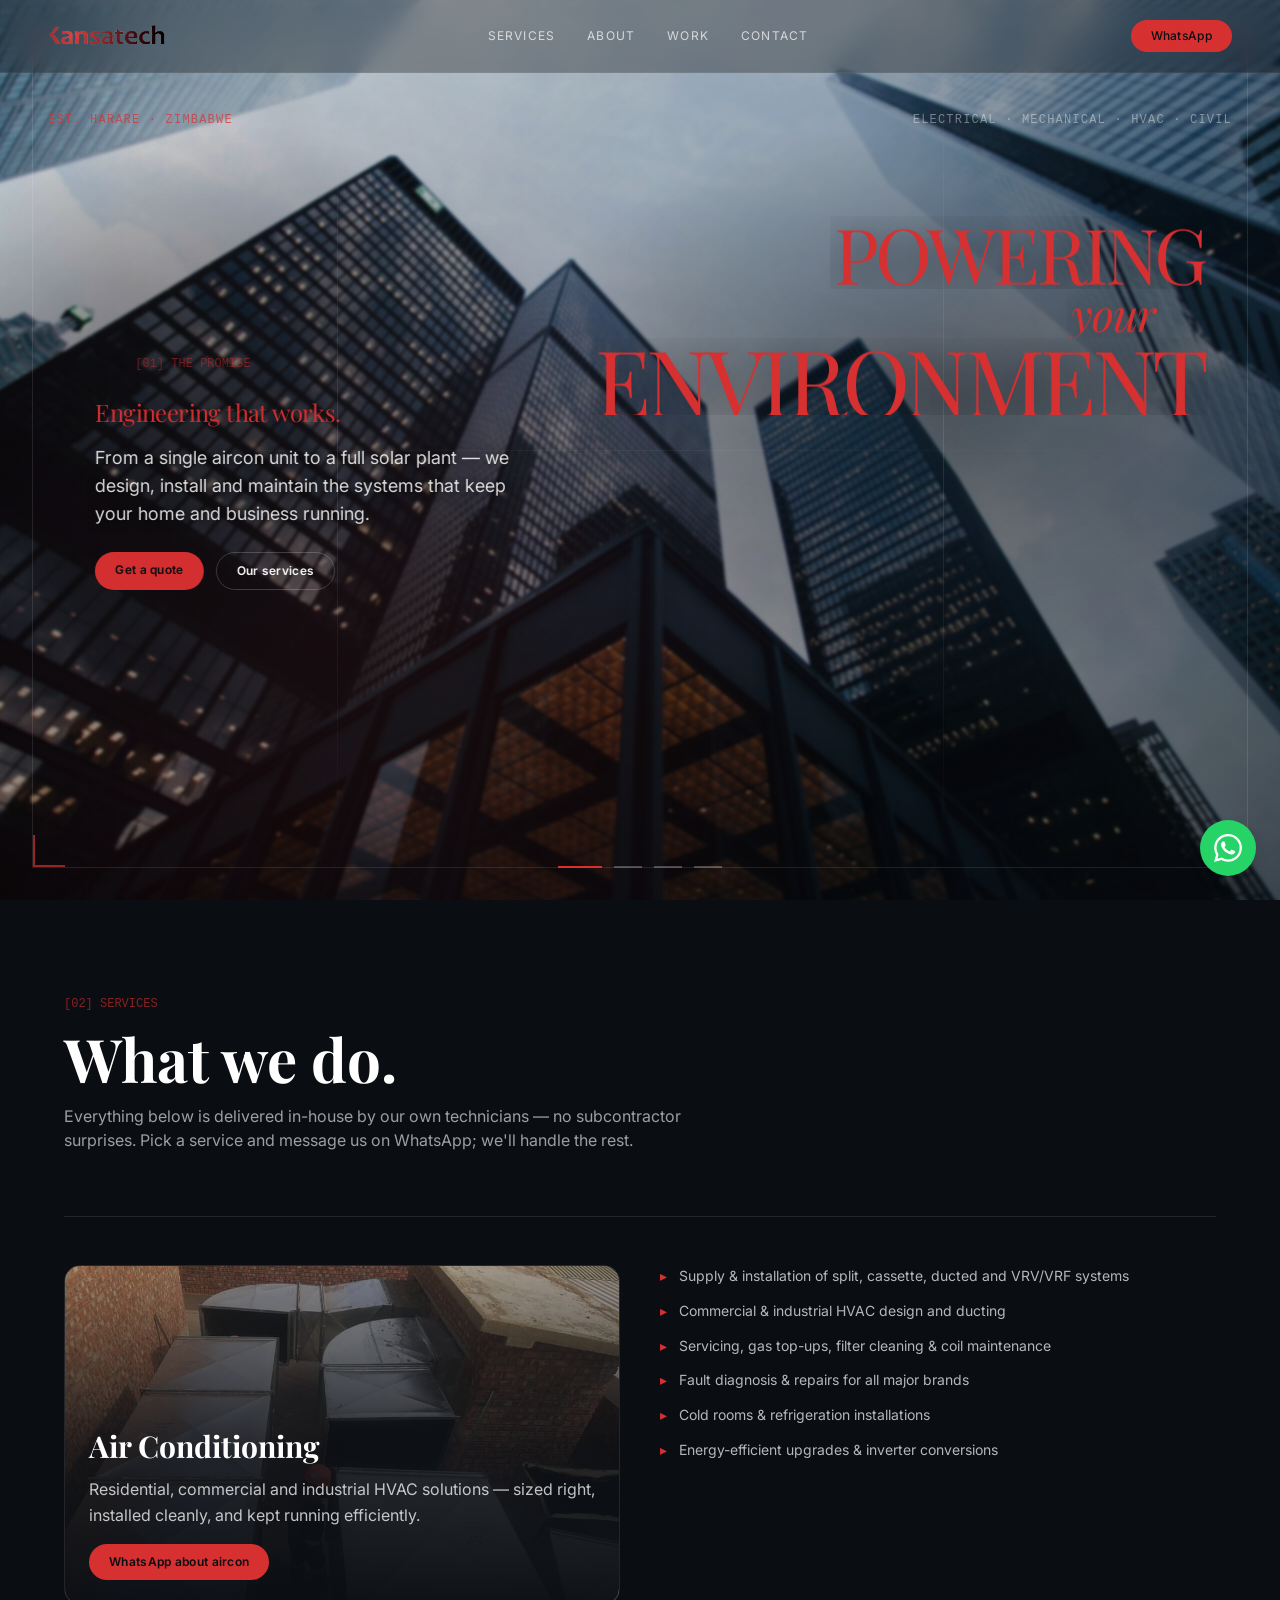
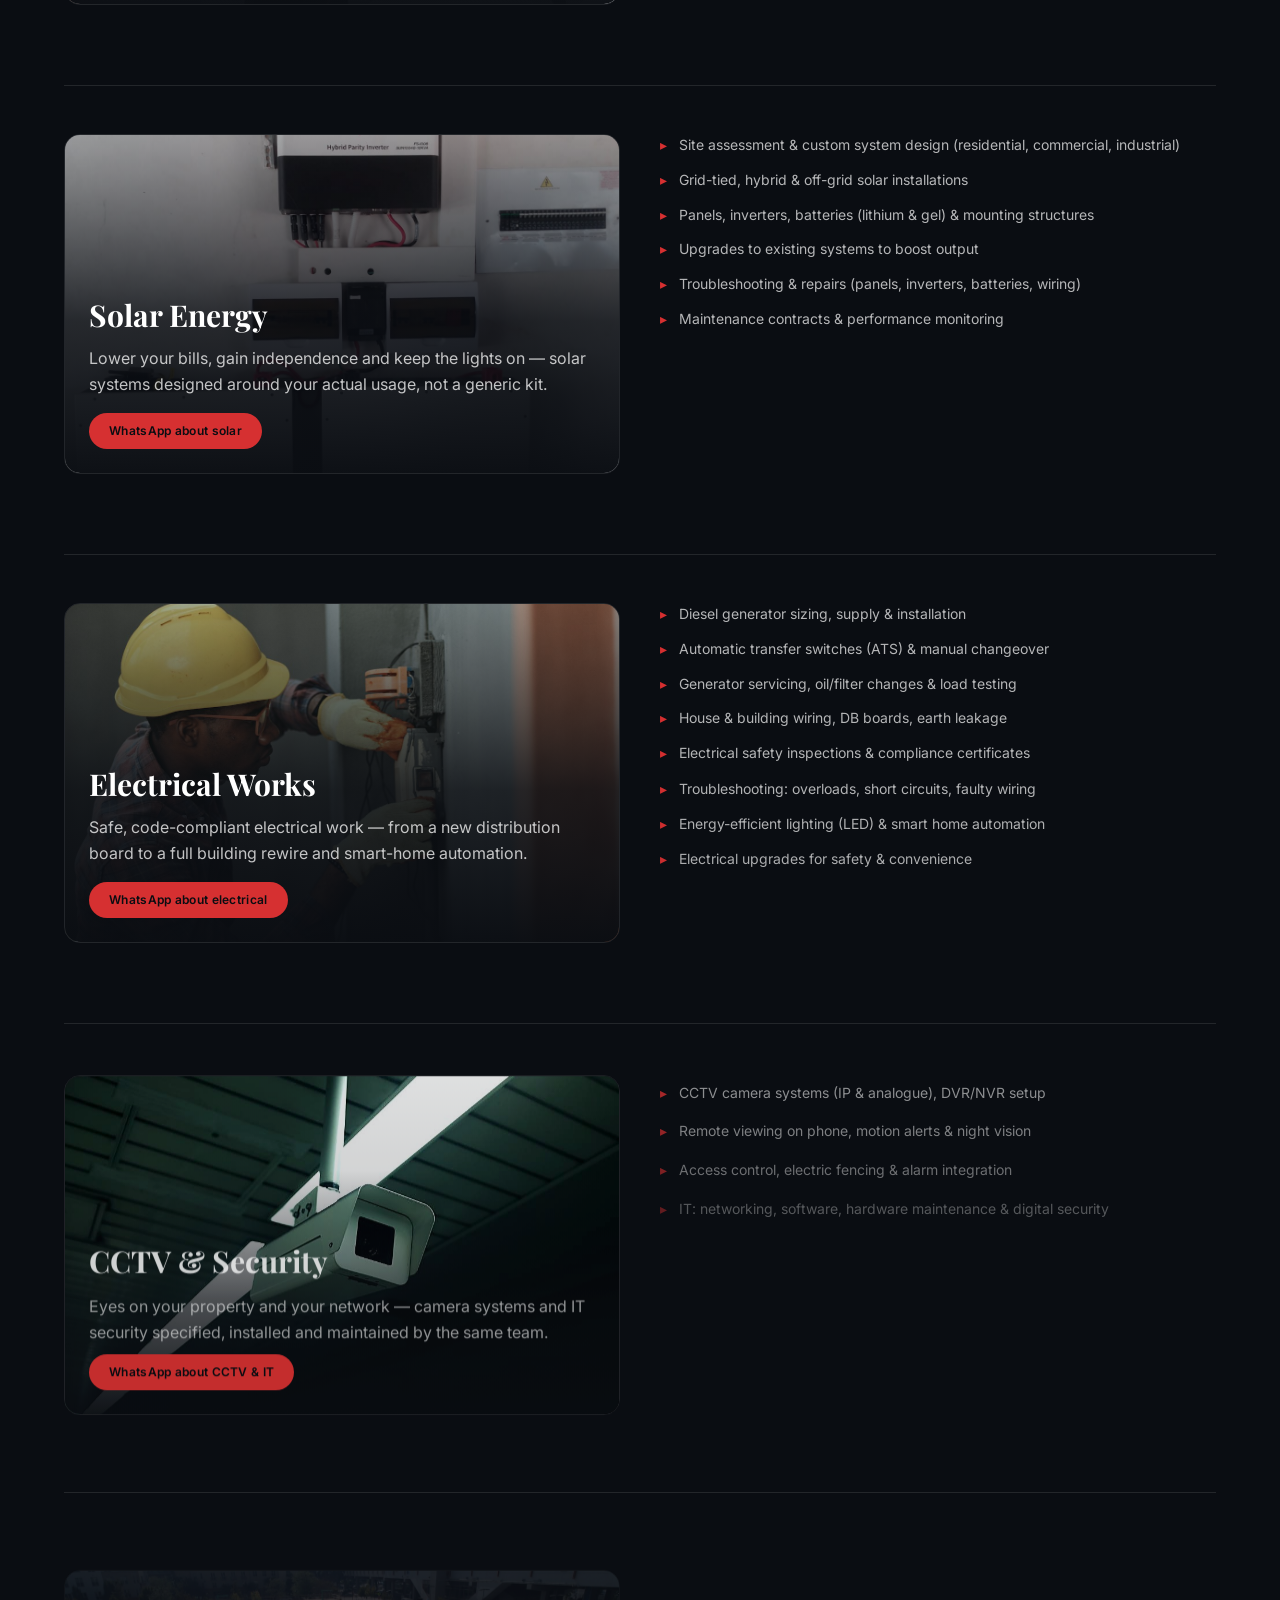
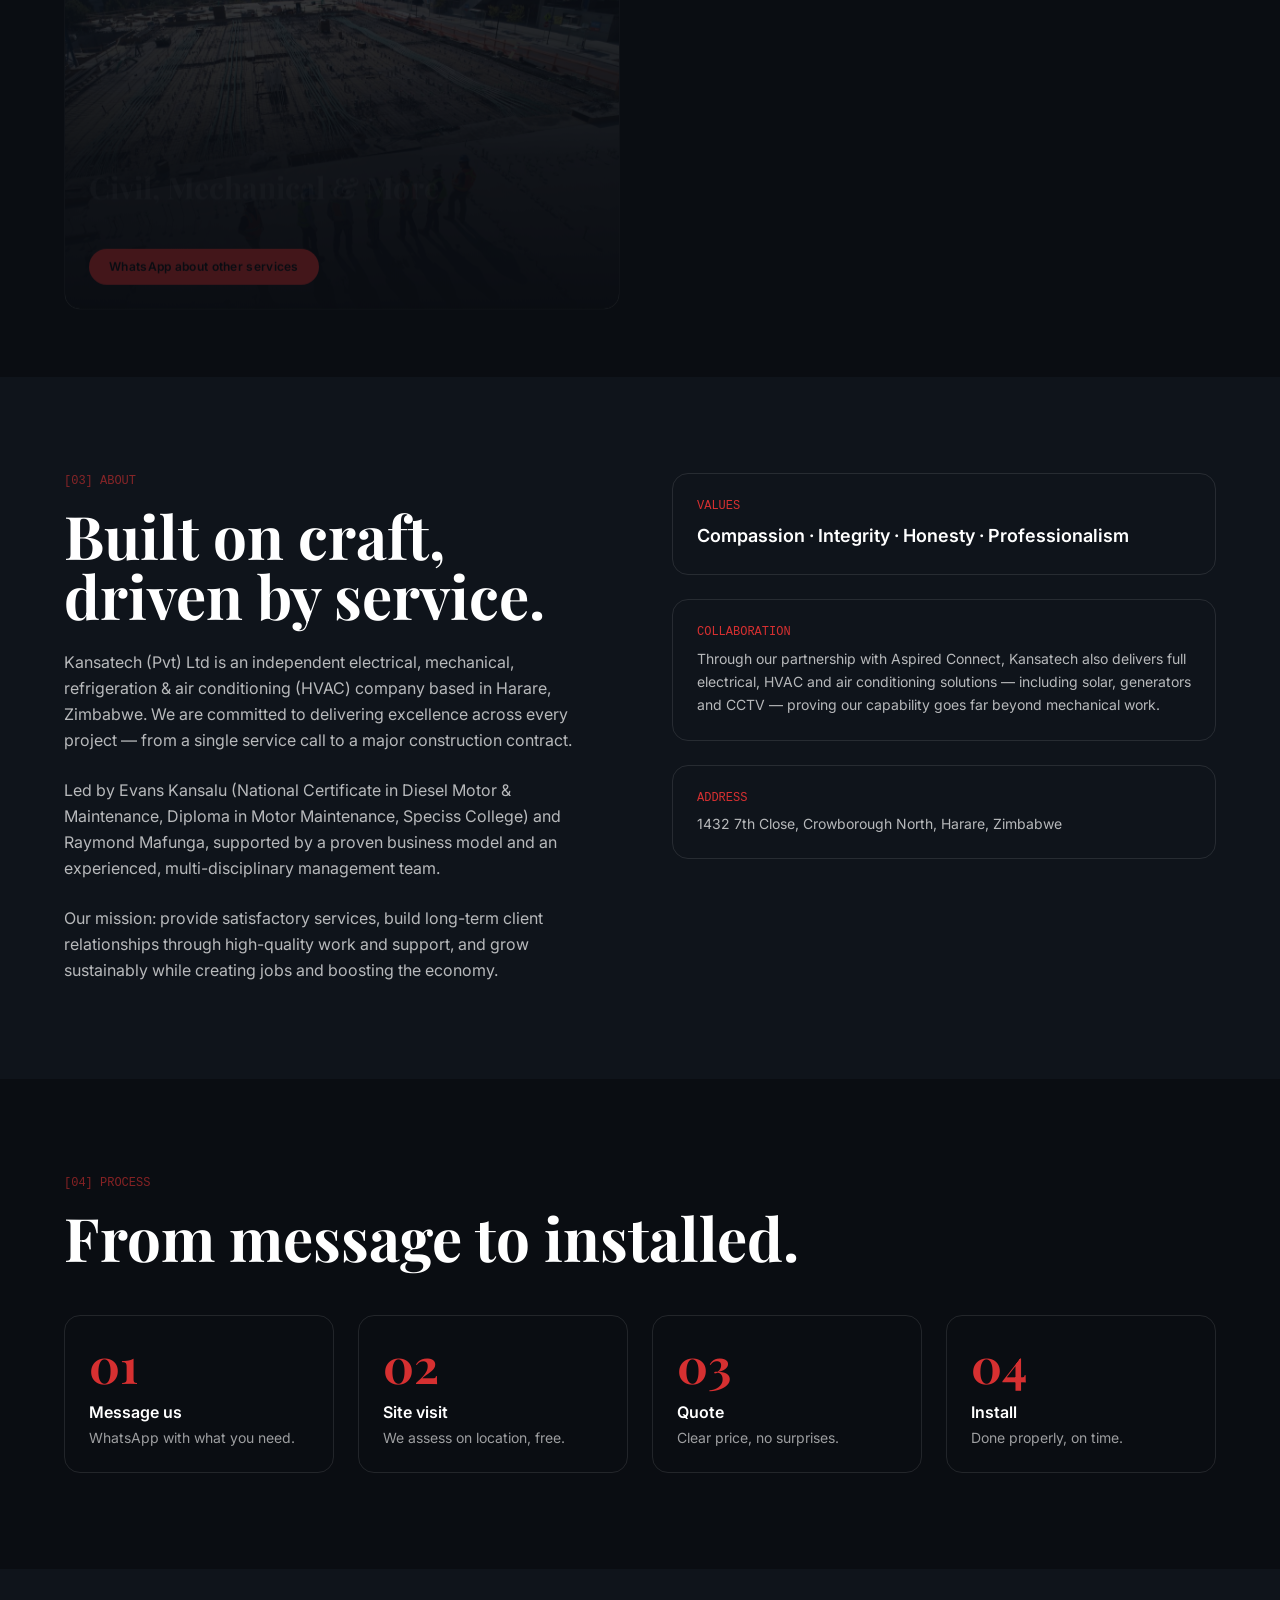
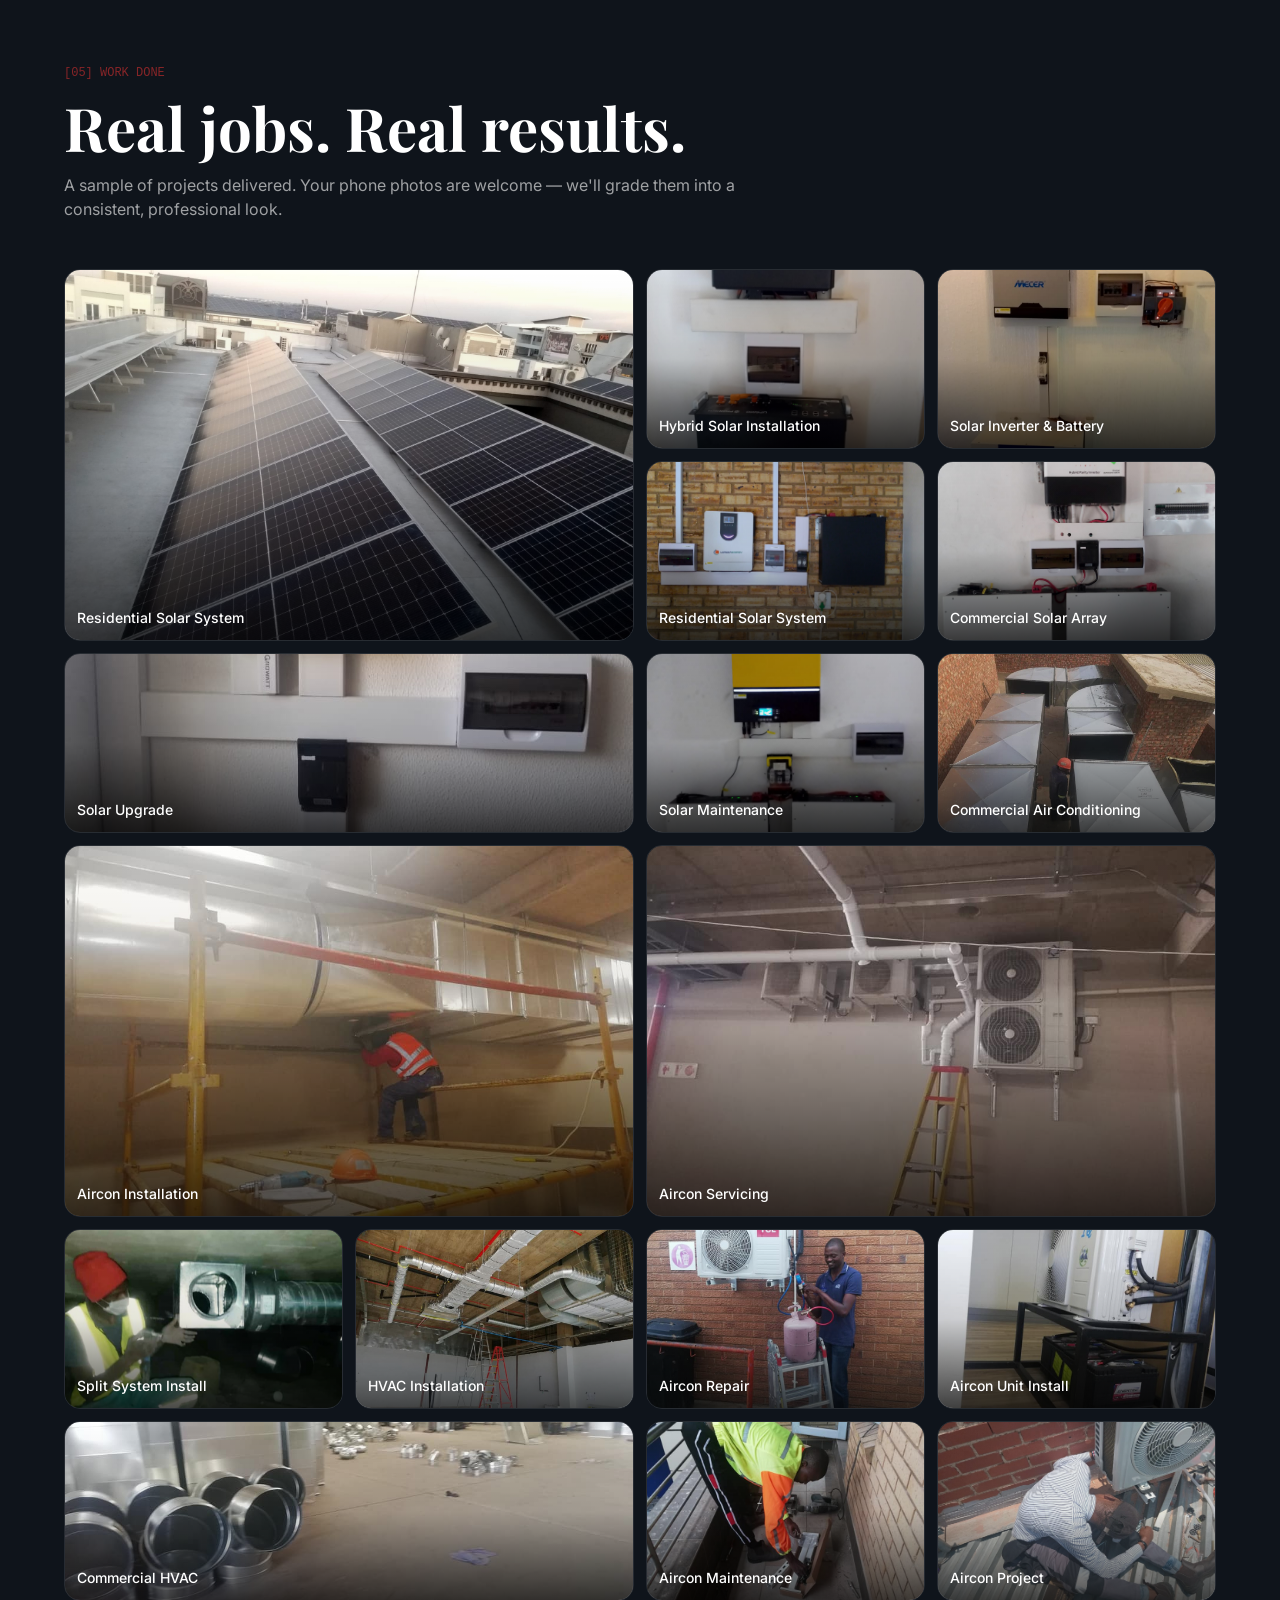
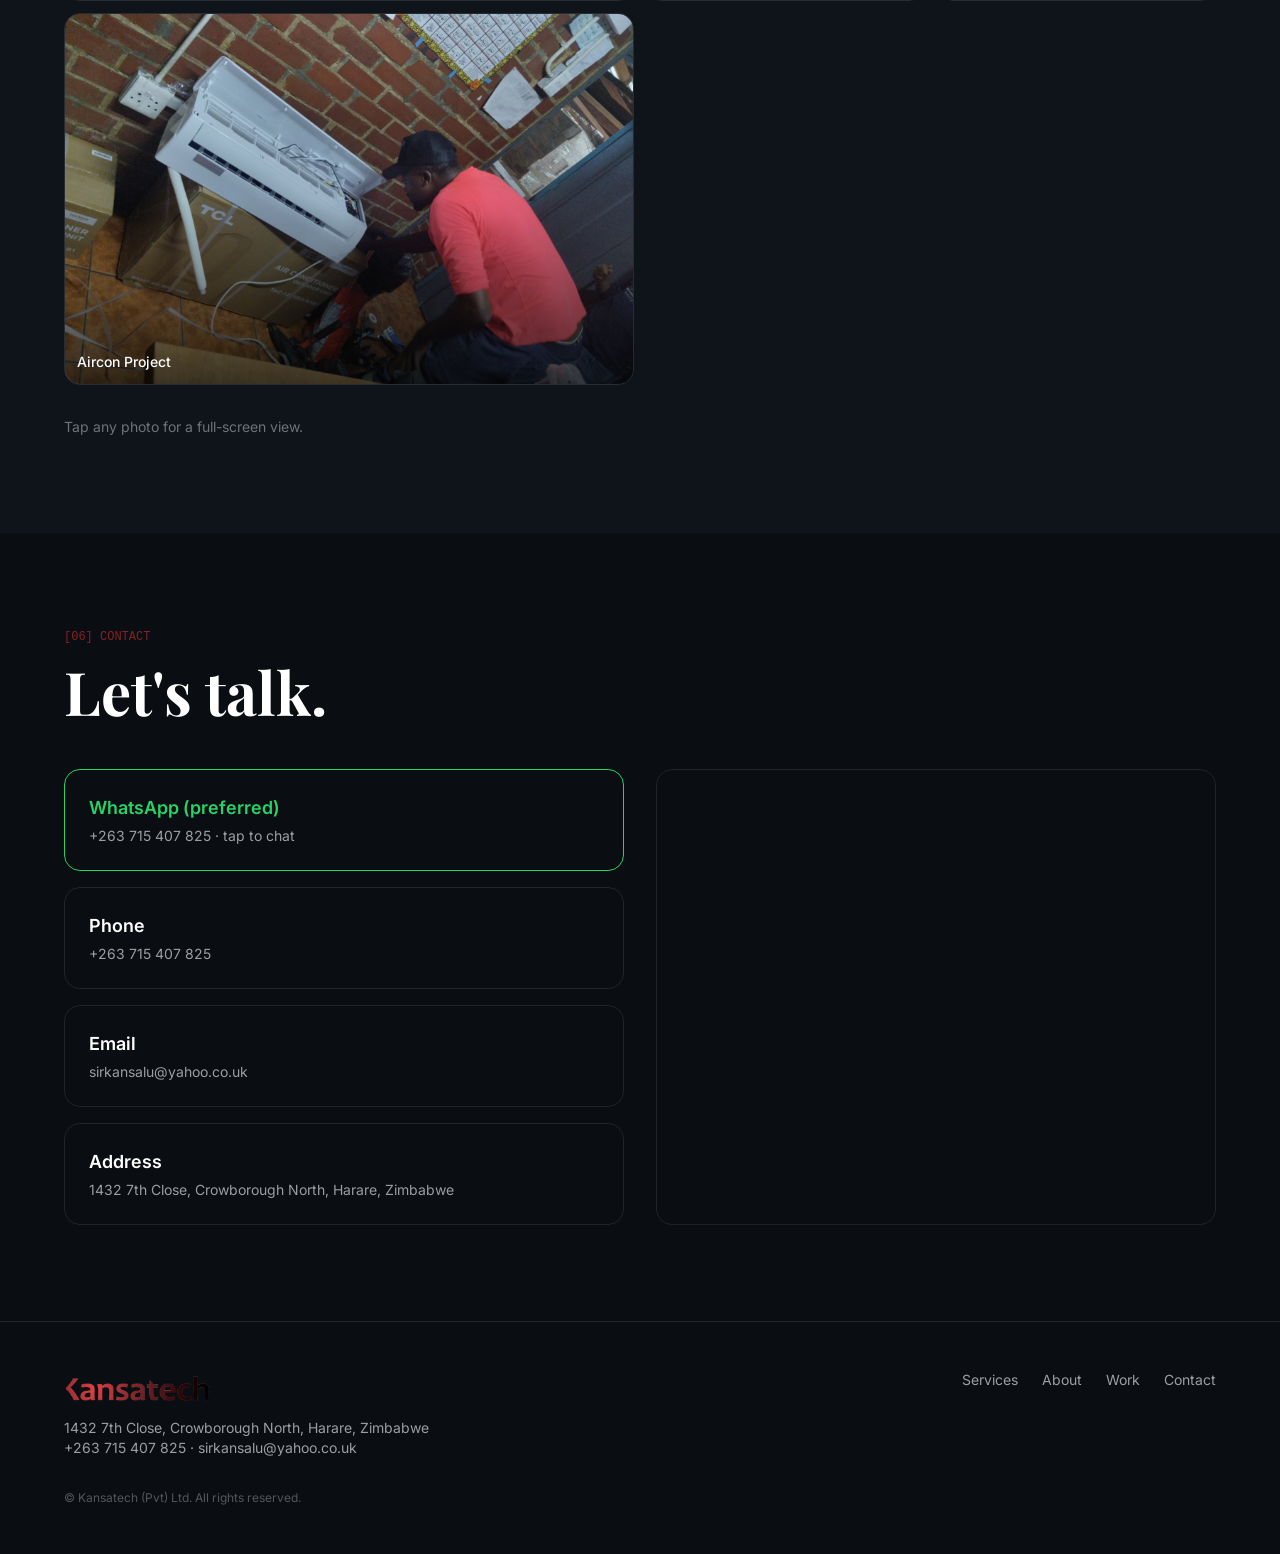
==== index.html @ 8153789b "Add files via upload" ====
<!DOCTYPE html>
<html lang="en">
<head>
  <meta charset="UTF-8">
  <meta name="viewport" content="width=device-width, initial-scale=1.0">
  <title>Kansatech — Powering Your Environment | Harare, Zimbabwe</title>
  <meta name="description" content="Kansatech (Pvt) Ltd — electrical, mechanical, HVAC & civil engineering in Harare, Zimbabwe. Air conditioning, solar energy, electrical works, generators & CCTV. WhatsApp us today.">
  <link rel="preconnect" href="https://fonts.googleapis.com">
  <link rel="preconnect" href="https://fonts.gstatic.com" crossorigin>
  <link href="https://fonts.googleapis.com/css2?family=Inter:wght@300;400;500;600;700&family=Playfair+Display:ital,wght@0,500;0,700;1,500&family=JetBrains+Mono:wght@400;500;600&display=swap" rel="stylesheet">
  <link rel="stylesheet" href="./assets/css/tailwind.css">
  <script src="./assets/vendor/gsap.min.js"></script>
  <script src="./assets/vendor/ScrollTrigger.min.js"></script>
  <link rel="stylesheet" href="./assets/css/styles.css">
</head>
<body class="bg-[#0A0D12] text-white overflow-x-hidden antialiased" style="font-family:'Inter',system-ui,sans-serif;">

  <!-- NAV -->
  <header class="fixed top-0 left-0 right-0 z-50 px-6 md:px-12 py-5 flex justify-between items-center backdrop-blur-md bg-black/30 border-b border-white/5">
    <a href="#top" class="flex items-center gap-3">
      <img src="./assets/images/Kansatech logo.png" alt="Kansatech" class="h-8 w-auto">
    </a>
    <nav class="hidden md:flex gap-8 text-xs text-white/70 tracking-widest uppercase">
      <a href="#services" class="nav-item hover:text-[#D63031] transition-colors">Services</a>
      <a href="#about" class="nav-item hover:text-[#D63031] transition-colors">About</a>
      <a href="#work" class="nav-item hover:text-[#D63031] transition-colors">Work</a>
      <a href="#contact" class="nav-item hover:text-[#D63031] transition-colors">Contact</a>
    </nav>
    <a href="https://wa.me/263715407825?text=Hi%20Kansatech%2C%20I%20need%20help%20with%20a%20service." class="nav-item text-xs font-medium tracking-wide text-[#0A0D12] bg-[#D63031] px-5 py-2 rounded-full hover:bg-[#E84545] transition-colors">WhatsApp</a>
  </header>

  <!-- HERO -->
  <section id="top" class="relative w-screen min-h-screen overflow-hidden flex items-stretch justify-center">
    <!-- Background layer -->
    <div id="bg-container" class="absolute inset-0 w-full h-full z-0 pointer-events-none origin-center">
      <div id="bg-layer" class="absolute inset-0 w-full h-full transform-gpu">
        <div class="hero-slide hero-slide--architecture is-active absolute inset-0"></div>
        <div class="hero-slide hero-slide--solar absolute inset-0"></div>
        <div class="hero-slide hero-slide--engineering absolute inset-0"></div>
        <div class="hero-slide hero-slide--electrical absolute inset-0"></div>
      </div>
      <!-- color grading (kept light so the photography reads) -->
      <div class="absolute inset-0" style="background:linear-gradient(135deg, rgba(10,13,18,0.04) 0%, rgba(10,13,18,0.22) 50%, rgba(10,13,18,0.55) 100%);"></div>
      <div class="absolute inset-0" style="background:radial-gradient(ellipse at 70% 30%, rgba(31,95,168,0.16), transparent 55%);"></div>
      <div class="absolute inset-0 bg-[radial-gradient(circle_at_25%_70%,rgba(214,48,49,0.13),transparent_50%)]"></div>
      <div class="absolute inset-0" style="background:linear-gradient(to bottom, rgba(10,13,18,0.04), rgba(10,13,18,0.2));"></div>
      <!-- soft local scrim behind the left copy so it stays readable on brighter photos -->
      <div class="absolute inset-0" style="background:radial-gradient(ellipse 40% 52% at 17% 52%, rgba(10,13,18,0.55) 0%, rgba(10,13,18,0.24) 46%, transparent 74%);"></div>
      <!-- matching scrim under the big serif on the right -->
      <div class="absolute inset-0" style="background:radial-gradient(ellipse 44% 40% at 74% 45%, rgba(10,13,18,0.46) 0%, rgba(10,13,18,0.18) 52%, transparent 80%);"></div>
    </div>

    <!-- Framed grid overlay -->
    <div class="absolute inset-0 z-10 pointer-events-none p-4 md:p-8">
      <div class="relative w-full h-full border border-white/10 frame-border">
        <div class="absolute top-0 left-0 w-8 h-8 border-t-2 border-l-2 border-[#D63031]/70 frame-corner"></div>
        <div class="absolute top-0 right-0 w-8 h-8 border-t-2 border-r-2 border-[#D63031]/70 frame-corner"></div>
        <div class="absolute bottom-0 left-0 w-8 h-8 border-b-2 border-l-2 border-[#D63031]/70 frame-corner"></div>
        <div class="absolute bottom-0 right-0 w-8 h-8 border-b-2 border-r-2 border-[#D63031]/70 frame-corner"></div>
        <div class="absolute left-1/4 top-0 bottom-0 w-[1px] bg-gradient-to-b from-transparent via-white/10 to-transparent frame-line"></div>
        <div class="absolute right-1/4 top-0 bottom-0 w-[1px] bg-gradient-to-b from-transparent via-white/10 to-transparent frame-line"></div>
        <div class="absolute top-1/2 left-0 right-0 h-[1px] bg-gradient-to-r from-transparent via-white/5 to-transparent frame-line-h"></div>
      </div>
    </div>

    <!-- Content -->
    <div class="relative z-20 w-full self-stretch px-6 md:px-12 flex flex-col justify-between pt-28 pb-10">
      <!-- Top meta row -->
      <div class="flex justify-between items-start text-xs tracking-widest">
        <div class="text-[#D63031]/70 font-mono">EST. HARARE · ZIMBABWE</div>
        <div class="hidden md:block text-white/40 font-mono">ELECTRICAL · MECHANICAL · HVAC · CIVIL</div>
      </div>

      <!-- Middle: split typography -->
      <div class="flex-1 relative mt-8 flex flex-col justify-center md:block">
        <!-- Left detail -->
        <div class="relative md:absolute mt-10 md:mt-0 top-0 md:top-[28%] left-0 md:left-[4%] max-w-md left-block">
          <div class="text-[#D63031]/50 text-xs mb-6 ml-10 font-mono">[01] THE PROMISE</div>
          <div class="text-[#D63031] text-xl md:text-2xl tracking-tight mb-4" style="font-family:'Playfair Display',serif;">Engineering that works.</div>
          <p class="text-white/85 text-base md:text-lg leading-relaxed" style="font-family:'Inter',sans-serif; text-shadow:0 1px 12px rgba(10,13,18,0.75);">
            From a single aircon unit to a full solar plant — we design, install and maintain the systems that keep your home and business running.
          </p>
          <div class="mt-6 flex gap-3">
            <a href="https://wa.me/263715407825?text=Hi%20Kansatech%2C%20I%27d%20like%20a%20quote." class="text-xs font-semibold tracking-wide text-[#0A0D12] bg-[#D63031] px-5 py-2.5 rounded-full hover:bg-[#E84545] transition-colors">Get a quote</a>
            <a href="#services" class="text-xs font-semibold tracking-wide text-white border border-white/20 px-5 py-2.5 rounded-full hover:border-[#D63031] hover:text-[#D63031] transition-colors">Our services</a>
          </div>
        </div>

        <!-- Right massive serif -->
        <div class="relative md:absolute top-0 md:top-[8%] right-0 md:right-[2%] flex flex-col items-end text-right" style="color:#D63031; font-family:'Playfair Display',serif; text-shadow:0 3px 40px rgba(10,13,18,0.6);">
          <div class="overflow-hidden p-1"><div class="text-[11vw] md:text-[6vw] leading-[0.85] tracking-tighter reveal-text">POWERING</div></div>
          <div class="overflow-hidden p-1 mr-[14%] md:mr-[8%]"><div class="text-[7vw] md:text-[3.5vw] leading-[0.9] tracking-tight reveal-text italic">your</div></div>
          <div class="overflow-hidden p-1"><div class="text-[13vw] md:text-[7.2vw] leading-[0.75] tracking-tighter reveal-text">ENVIRONMENT</div></div>
        </div>
      </div>

      <!-- Scroll cue (mobile only) -->
      <div class="absolute bottom-6 left-1/2 -translate-x-1/2 text-xs text-white/40 font-mono tracking-widest scroll-cue md:hidden">SCROLL ↓</div>
    </div>

    <!-- Slide indicators (desktop) -->
    <div id="hero-dots" class="absolute bottom-8 left-1/2 -translate-x-1/2 z-30 hidden md:flex items-center gap-3">
      <button class="hero-dot is-active" aria-label="Modern architecture"></button>
      <button class="hero-dot" aria-label="Solar energy"></button>
      <button class="hero-dot" aria-label="Engineering & blueprints"></button>
      <button class="hero-dot" aria-label="Electrical works"></button>
    </div>
  </section>

  <!-- SERVICES (broad, detailed) -->
  <section id="services" class="bg-[#0A0D12] py-24 px-6 md:px-12 relative">
    <div class="max-w-6xl mx-auto">
      <div class="text-xs font-mono text-[#D63031]/60 mb-4">[02] SERVICES</div>
      <h2 class="text-4xl md:text-6xl font-bold mb-4" style="font-family:'Playfair Display',serif;">What we do.</h2>
      <p class="text-white/60 max-w-2xl mb-16">Everything below is delivered in-house by our own technicians — no subcontractor surprises. Pick a service and message us on WhatsApp; we'll handle the rest.</p>

      <div class="space-y-20">

        <!-- Air Conditioning -->
        <div class="grid md:grid-cols-2 gap-10 items-start border-t border-white/10 pt-12">
          <div class="relative rounded-2xl overflow-hidden border border-white/10 min-h-[340px] flex flex-col justify-end p-6">
            <img src="./assets/images/Aircon/128838200_3592121577514397_7036576690951244594_n.jpg" alt="Air conditioning installation" class="absolute inset-0 w-full h-full object-cover">
            <div class="absolute inset-0" style="background:linear-gradient(to top, rgba(10,13,18,0.98) 0%, rgba(10,13,18,0.85) 45%, rgba(10,13,18,0.25) 100%);"></div>
            <div class="relative">
            <h3 class="text-3xl font-bold mb-3" style="font-family:'Playfair Display',serif;">Air Conditioning</h3>
            <p class="text-white/75 leading-relaxed mb-4">Residential, commercial and industrial HVAC solutions — sized right, installed cleanly, and kept running efficiently.</p>
            <a href="https://wa.me/263715407825?text=Hi%20Kansatech%2C%20I%20need%20air%20conditioning%20help." class="inline-block text-xs font-semibold tracking-wide text-[#0A0D12] bg-[#D63031] px-5 py-2.5 rounded-full hover:bg-[#E84545] transition-colors">WhatsApp about aircon</a>
            </div>
          </div>
          <ul class="space-y-3 text-white/70 text-sm leading-relaxed">
            <li class="flex gap-3"><span class="text-[#D63031]">▸</span> Supply & installation of split, cassette, ducted and VRV/VRF systems</li>
            <li class="flex gap-3"><span class="text-[#D63031]">▸</span> Commercial & industrial HVAC design and ducting</li>
            <li class="flex gap-3"><span class="text-[#D63031]">▸</span> Servicing, gas top-ups, filter cleaning & coil maintenance</li>
            <li class="flex gap-3"><span class="text-[#D63031]">▸</span> Fault diagnosis & repairs for all major brands</li>
            <li class="flex gap-3"><span class="text-[#D63031]">▸</span> Cold rooms & refrigeration installations</li>
            <li class="flex gap-3"><span class="text-[#D63031]">▸</span> Energy-efficient upgrades & inverter conversions</li>
          </ul>
        </div>

        <!-- Solar -->
        <div class="grid md:grid-cols-2 gap-10 items-start border-t border-white/10 pt-12">
          <div class="relative rounded-2xl overflow-hidden border border-white/10 min-h-[340px] flex flex-col justify-end p-6">
            <img src="./assets/images/Solar/IMG-20240313-WA0046.jpg" alt="Solar panel installation" class="absolute inset-0 w-full h-full object-cover">
            <div class="absolute inset-0" style="background:linear-gradient(to top, rgba(10,13,18,0.98) 0%, rgba(10,13,18,0.85) 45%, rgba(10,13,18,0.25) 100%);"></div>
            <div class="relative">
            <h3 class="text-3xl font-bold mb-3" style="font-family:'Playfair Display',serif;">Solar Energy</h3>
            <p class="text-white/75 leading-relaxed mb-4">Lower your bills, gain independence and keep the lights on — solar systems designed around your actual usage, not a generic kit.</p>
            <a href="https://wa.me/263715407825?text=Hi%20Kansatech%2C%20I%20need%20a%20solar%20system." class="inline-block text-xs font-semibold tracking-wide text-[#0A0D12] bg-[#D63031] px-5 py-2.5 rounded-full hover:bg-[#E84545] transition-colors">WhatsApp about solar</a>
            </div>
          </div>
          <ul class="space-y-3 text-white/70 text-sm leading-relaxed">
            <li class="flex gap-3"><span class="text-[#D63031]">▸</span> Site assessment & custom system design (residential, commercial, industrial)</li>
            <li class="flex gap-3"><span class="text-[#D63031]">▸</span> Grid-tied, hybrid & off-grid solar installations</li>
            <li class="flex gap-3"><span class="text-[#D63031]">▸</span> Panels, inverters, batteries (lithium & gel) & mounting structures</li>
            <li class="flex gap-3"><span class="text-[#D63031]">▸</span> Upgrades to existing systems to boost output</li>
            <li class="flex gap-3"><span class="text-[#D63031]">▸</span> Troubleshooting & repairs (panels, inverters, batteries, wiring)</li>
            <li class="flex gap-3"><span class="text-[#D63031]">▸</span> Maintenance contracts & performance monitoring</li>
          </ul>
        </div>

        <!-- Electrical -->
        <div class="grid md:grid-cols-2 gap-10 items-start border-t border-white/10 pt-12">
          <div class="relative rounded-2xl overflow-hidden border border-white/10 min-h-[340px] flex flex-col justify-end p-6">
            <img src="./assets/images/services/electrical.jpg" alt="Electrical works" class="absolute inset-0 w-full h-full object-cover">
            <div class="absolute inset-0" style="background:linear-gradient(to top, rgba(10,13,18,0.98) 0%, rgba(10,13,18,0.85) 45%, rgba(10,13,18,0.25) 100%);"></div>
            <div class="relative">
            <h3 class="text-3xl font-bold mb-3" style="font-family:'Playfair Display',serif;">Electrical Works</h3>
            <p class="text-white/75 leading-relaxed mb-4">Safe, code-compliant electrical work — from a new distribution board to a full building rewire and smart-home automation.</p>
            <a href="https://wa.me/263715407825?text=Hi%20Kansatech%2C%20I%20need%20electrical%20work." class="inline-block text-xs font-semibold tracking-wide text-[#0A0D12] bg-[#D63031] px-5 py-2.5 rounded-full hover:bg-[#E84545] transition-colors">WhatsApp about electrical</a>
            </div>
          </div>
          <ul class="space-y-3 text-white/70 text-sm leading-relaxed">
            <li class="flex gap-3"><span class="text-[#D63031]">▸</span> Diesel generator sizing, supply & installation</li>
            <li class="flex gap-3"><span class="text-[#D63031]">▸</span> Automatic transfer switches (ATS) & manual changeover</li>
            <li class="flex gap-3"><span class="text-[#D63031]">▸</span> Generator servicing, oil/filter changes & load testing</li>
            <li class="flex gap-3"><span class="text-[#D63031]">▸</span> House & building wiring, DB boards, earth leakage</li>
            <li class="flex gap-3"><span class="text-[#D63031]">▸</span> Electrical safety inspections & compliance certificates</li>
            <li class="flex gap-3"><span class="text-[#D63031]">▸</span> Troubleshooting: overloads, short circuits, faulty wiring</li>
            <li class="flex gap-3"><span class="text-[#D63031]">▸</span> Energy-efficient lighting (LED) & smart home automation</li>
            <li class="flex gap-3"><span class="text-[#D63031]">▸</span> Electrical upgrades for safety & convenience</li>
          </ul>
        </div>

        <!-- CCTV & Security -->
        <div class="grid md:grid-cols-2 gap-10 items-start border-t border-white/10 pt-12">
          <div class="relative rounded-2xl overflow-hidden border border-white/10 min-h-[340px] flex flex-col justify-end p-6">
            <img src="./assets/images/services/cctv.jpg" alt="CCTV camera installation" class="absolute inset-0 w-full h-full object-cover" style="object-position:52% 50%;">
            <div class="absolute inset-0" style="background:linear-gradient(to top, rgba(10,13,18,0.97) 0%, rgba(10,13,18,0.7) 34%, rgba(10,13,18,0.1) 72%, rgba(10,13,18,0.05) 100%);"></div>
            <div class="relative">
            <h3 class="text-3xl font-bold mb-3" style="font-family:'Playfair Display',serif;">CCTV & Security</h3>
            <p class="text-white/75 leading-relaxed mb-4">Eyes on your property and your network — camera systems and IT security specified, installed and maintained by the same team.</p>
            <a href="https://wa.me/263715407825?text=Hi%20Kansatech%2C%20I%20need%20CCTV%20or%20IT%20security." class="inline-block text-xs font-semibold tracking-wide text-[#0A0D12] bg-[#D63031] px-5 py-2.5 rounded-full hover:bg-[#E84545] transition-colors">WhatsApp about CCTV & IT</a>
            </div>
          </div>
          <ul class="space-y-3 text-white/70 text-sm leading-relaxed">
            <li class="flex gap-3"><span class="text-[#D63031]">▸</span> CCTV camera systems (IP & analogue), DVR/NVR setup</li>
            <li class="flex gap-3"><span class="text-[#D63031]">▸</span> Remote viewing on phone, motion alerts & night vision</li>
            <li class="flex gap-3"><span class="text-[#D63031]">▸</span> Access control, electric fencing & alarm integration</li>
            <li class="flex gap-3"><span class="text-[#D63031]">▸</span> IT: networking, software, hardware maintenance & digital security</li>
          </ul>
        </div>

        <!-- Civil, Mechanical & Sub-divisions -->
        <div class="grid md:grid-cols-2 gap-10 items-start border-t border-white/10 pt-12">
          <div class="relative rounded-2xl overflow-hidden border border-white/10 min-h-[340px] flex flex-col justify-end p-6">
            <img src="./assets/images/services/civil.jpg" alt="Civil and construction works" class="absolute inset-0 w-full h-full object-cover">
            <div class="absolute inset-0" style="background:linear-gradient(to top, rgba(10,13,18,0.98) 0%, rgba(10,13,18,0.85) 45%, rgba(10,13,18,0.25) 100%);"></div>
            <div class="relative">
            <h3 class="text-3xl font-bold mb-3" style="font-family:'Playfair Display',serif;">Civil, Mechanical & More</h3>
            <p class="text-white/75 leading-relaxed mb-4">Beyond electrical and HVAC — we also deliver construction, glass, interiors and mechanical works under one roof.</p>
            <a href="https://wa.me/263715407825?text=Hi%20Kansatech%2C%20I%20need%20construction%20or%20other%20services." class="inline-block text-xs font-semibold tracking-wide text-[#0A0D12] bg-[#D63031] px-5 py-2.5 rounded-full hover:bg-[#E84545] transition-colors">WhatsApp about other services</a>
            </div>
          </div>
          <ul class="space-y-3 text-white/70 text-sm leading-relaxed">
            <li class="flex gap-3"><span class="text-[#D63031]">▸</span> Mechanical engineering & diesel motor maintenance</li>
            <li class="flex gap-3"><span class="text-[#D63031]">▸</span> Aluminium & glass, frameless glass installations</li>
            <li class="flex gap-3"><span class="text-[#D63031]">▸</span> Dry walling, partitioning & fitted built-in cupboards</li>
            <li class="flex gap-3"><span class="text-[#D63031]">▸</span> Professional painting & decorating</li>
          </ul>
        </div>

      </div>
    </div>
  </section>

  <!-- ABOUT -->
  <section id="about" class="bg-[#0F141B] py-24 px-6 md:px-12">
    <div class="max-w-6xl mx-auto grid md:grid-cols-2 gap-16 items-start">
      <div>
        <div class="text-xs font-mono text-[#D63031]/60 mb-4">[03] ABOUT</div>
        <h2 class="text-4xl md:text-6xl font-bold mb-6" style="font-family:'Playfair Display',serif;">Built on craft,<br>driven by service.</h2>
        <p class="text-white/70 leading-relaxed mb-6">Kansatech (Pvt) Ltd is an independent electrical, mechanical, refrigeration & air conditioning (HVAC) company based in Harare, Zimbabwe. We are committed to delivering excellence across every project — from a single service call to a major construction contract.</p>
        <p class="text-white/70 leading-relaxed mb-6">Led by Evans Kansalu (National Certificate in Diesel Motor & Maintenance, Diploma in Motor Maintenance, Speciss College) and Raymond Mafunga, supported by a proven business model and an experienced, multi-disciplinary management team.</p>
        <p class="text-white/70 leading-relaxed">Our mission: provide satisfactory services, build long-term client relationships through high-quality work and support, and grow sustainably while creating jobs and boosting the economy.</p>
      </div>
      <div class="space-y-6">
        <div class="border border-white/10 rounded-2xl p-6">
          <div class="text-[#D63031] text-xs font-mono mb-2">VALUES</div>
          <div class="text-lg font-semibold">Compassion · Integrity · Honesty · Professionalism</div>
        </div>
        <div class="border border-white/10 rounded-2xl p-6">
          <div class="text-[#D63031] text-xs font-mono mb-2">COLLABORATION</div>
          <div class="text-white/70 text-sm leading-relaxed">Through our partnership with Aspired Connect, Kansatech also delivers full electrical, HVAC and air conditioning solutions — including solar, generators and CCTV — proving our capability goes far beyond mechanical work.</div>
        </div>
        <div class="border border-white/10 rounded-2xl p-6">
          <div class="text-[#D63031] text-xs font-mono mb-2">ADDRESS</div>
          <div class="text-white/70 text-sm">1432 7th Close, Crowborough North, Harare, Zimbabwe</div>
        </div>
      </div>
    </div>
  </section>

  <!-- HOW IT WORKS -->
  <section class="bg-[#0A0D12] py-24 px-6 md:px-12">
    <div class="max-w-6xl mx-auto">
      <div class="text-xs font-mono text-[#D63031]/60 mb-4">[04] PROCESS</div>
      <h2 class="text-4xl md:text-6xl font-bold mb-12" style="font-family:'Playfair Display',serif;">From message to installed.</h2>
      <div class="grid md:grid-cols-4 gap-6">
        <div class="border border-white/10 rounded-2xl p-6">
          <div class="text-[#D63031] text-5xl font-bold mb-3" style="font-family:'Playfair Display',serif;">01</div>
          <div class="font-semibold mb-1">Message us</div>
          <div class="text-sm text-white/60">WhatsApp with what you need.</div>
        </div>
        <div class="border border-white/10 rounded-2xl p-6">
          <div class="text-[#D63031] text-5xl font-bold mb-3" style="font-family:'Playfair Display',serif;">02</div>
          <div class="font-semibold mb-1">Site visit</div>
          <div class="text-sm text-white/60">We assess on location, free.</div>
        </div>
        <div class="border border-white/10 rounded-2xl p-6">
          <div class="text-[#D63031] text-5xl font-bold mb-3" style="font-family:'Playfair Display',serif;">03</div>
          <div class="font-semibold mb-1">Quote</div>
          <div class="text-sm text-white/60">Clear price, no surprises.</div>
        </div>
        <div class="border border-white/10 rounded-2xl p-6">
          <div class="text-[#D63031] text-5xl font-bold mb-3" style="font-family:'Playfair Display',serif;">04</div>
          <div class="font-semibold mb-1">Install</div>
          <div class="text-sm text-white/60">Done properly, on time.</div>
        </div>
      </div>
    </div>
  </section>

  <!-- PORTFOLIO -->
  <section id="work" class="bg-[#0F141B] py-24 px-6 md:px-12">
    <div class="max-w-6xl mx-auto">
      <div class="text-xs font-mono text-[#D63031]/60 mb-4">[05] WORK DONE</div>
      <h2 class="text-4xl md:text-6xl font-bold mb-4" style="font-family:'Playfair Display',serif;">Real jobs. Real results.</h2>
      <p class="text-white/60 max-w-2xl mb-12">A sample of projects delivered. Your phone photos are welcome — we'll grade them into a consistent, professional look.</p>
      <div id="gallery" class="grid grid-cols-2 md:grid-cols-4 gap-3 auto-rows-[180px]"></div>
      <p class="text-white/40 text-sm mt-8">Tap any photo for a full-screen view.</p>
    </div>
  </section>

  <!-- CONTACT -->
  <section id="contact" class="bg-[#0A0D12] py-24 px-6 md:px-12">
    <div class="max-w-6xl mx-auto">
      <div class="text-xs font-mono text-[#D63031]/60 mb-4">[06] CONTACT</div>
      <h2 class="text-4xl md:text-6xl font-bold mb-12" style="font-family:'Playfair Display',serif;">Let's talk.</h2>
      <div class="grid md:grid-cols-2 gap-8">
        <div class="space-y-4">
          <a href="https://wa.me/263715407825?text=Hi%20Kansatech%2C%20I%27d%20like%20to%20enquire." class="block border border-[#25D366] rounded-2xl p-6 hover:bg-[#25D366]/10 transition">
            <div class="text-[#25D366] font-semibold text-lg">WhatsApp (preferred)</div>
            <div class="text-white/60 text-sm mt-1">+263 715 407 825 · tap to chat</div>
          </a>
          <div class="border border-white/10 rounded-2xl p-6">
            <div class="font-semibold text-lg">Phone</div>
            <div class="text-white/60 text-sm mt-1">+263 715 407 825</div>
          </div>
          <div class="border border-white/10 rounded-2xl p-6">
            <div class="font-semibold text-lg">Email</div>
            <div class="text-white/60 text-sm mt-1">sirkansalu@yahoo.co.uk</div>
          </div>
          <div class="border border-white/10 rounded-2xl p-6">
            <div class="font-semibold text-lg">Address</div>
            <div class="text-white/60 text-sm mt-1">1432 7th Close, Crowborough North, Harare, Zimbabwe</div>
          </div>
        </div>
        <div class="border border-white/10 rounded-2xl overflow-hidden min-h-[240px]">
          <iframe
            src="https://www.google.com/maps?q=1432%207th%20Close%2C%20Crowborough%20North%2C%20Harare%2C%20Zimbabwe&output=embed"
            width="100%" height="100%" style="border:0; min-height:340px; filter:grayscale(0.4) contrast(1.05);"
            allowfullscreen="" loading="lazy" referrerpolicy="no-referrer-when-downgrade"
            title="Kansatech location — 1432 7th Close, Crowborough North, Harare">
          </iframe>
        </div>
      </div>
    </div>
  </section>

  <!-- FOOTER -->
  <footer class="bg-[#0A0D12] border-t border-white/10 py-12 px-6 md:px-12">
    <div class="max-w-6xl mx-auto flex flex-col md:flex-row justify-between gap-6 text-sm text-white/60">
      <div>
        <div class="mb-2"><img src="./assets/images/Kansatech logo.png" alt="Kansatech" class="h-10 w-auto"></div>
        <div>1432 7th Close, Crowborough North, Harare, Zimbabwe</div>
        <div>+263 715 407 825 · sirkansalu@yahoo.co.uk</div>
      </div>
      <div class="flex gap-6">
        <a href="#services" class="hover:text-[#D63031]">Services</a>
        <a href="#about" class="hover:text-[#D63031]">About</a>
        <a href="#work" class="hover:text-[#D63031]">Work</a>
        <a href="#contact" class="hover:text-[#D63031]">Contact</a>
      </div>
    </div>
    <div class="max-w-6xl mx-auto mt-8 text-xs text-white/30">© Kansatech (Pvt) Ltd. All rights reserved.</div>
  </footer>

  <!-- Sticky WhatsApp -->
  <a href="https://wa.me/263715407825?text=Hi%20Kansatech%2C%20I%27d%20like%20to%20enquire." class="fixed bottom-6 right-6 z-50 bg-[#25D366] text-white w-14 h-14 rounded-full flex items-center justify-center shadow-lg hover:scale-110 transition-transform" aria-label="WhatsApp">
    <svg xmlns="http://www.w3.org/2000/svg" viewBox="0 0 24 24" fill="currentColor" class="w-7 h-7"><path d="M17.472 14.382c-.297-.149-1.758-.867-2.03-.967-.273-.099-.471-.148-.67.15-.197.297-.767.966-.94 1.164-.173.199-.347.223-.644.075-.297-.15-1.255-.463-2.39-1.475-.883-.788-1.48-1.761-1.653-2.059-.173-.297-.018-.458.13-.606.134-.133.298-.347.446-.52.149-.174.198-.298.298-.497.099-.198.05-.371-.025-.52-.075-.149-.669-1.612-.916-2.207-.242-.579-.487-.5-.669-.51-.173-.008-.371-.01-.57-.01-.198 0-.52.074-.792.372-.272.297-1.04 1.016-1.04 2.479 0 1.462 1.065 2.875 1.213 3.074.149.198 2.096 3.2 5.077 4.487.709.306 1.262.489 1.694.625.712.227 1.36.195 1.871.118.571-.085 1.758-.719 2.006-1.413.248-.694.248-1.289.173-1.413-.074-.124-.272-.198-.57-.347m-5.421 7.403h-.004a9.87 9.87 0 01-5.031-1.378l-.361-.214-3.741.982.998-3.648-.235-.374a9.86 9.86 0 01-1.51-5.26c.001-5.45 4.436-9.884 9.888-9.884 2.64 0 5.122 1.03 6.988 2.898a9.825 9.825 0 012.893 6.994c-.003 5.45-4.437 9.884-9.885 9.884m8.413-18.297A11.815 11.815 0 0012.05 0C5.495 0 .16 5.335.157 11.892c0 2.096.547 4.142 1.588 5.945L.057 24l6.305-1.654a11.882 11.882 0 005.683 1.448h.005c6.554 0 11.89-5.335 11.893-11.893a11.821 11.821 0 00-3.48-8.413z"/></svg>
  </a>

  <!-- Lightbox -->
  <div id="lightbox" class="fixed inset-0 z-[60] hidden items-center justify-center bg-black/95 p-4 md:p-10">
    <button id="lb-close" class="absolute top-5 right-5 text-white/80 hover:text-white text-4xl leading-none">&times;</button>
    <div class="max-w-5xl w-full">
      <img id="lb-img" src="" alt="" class="w-full max-h-[75vh] object-contain rounded-lg">
      <div class="mt-4">
        <h3 id="lb-title" class="text-2xl md:text-3xl font-bold" style="font-family:'Playfair Display',serif;"></h3>
        <p id="lb-desc" class="text-white/60 text-sm md:text-base mt-1"></p>
      </div>
    </div>
  </div>

  <script src="./assets/js/main.js"></script>
</body>
</html>
---- assets/css/styles.css ----
/* Kansatech — base styles */
html { scroll-behavior: smooth; }
body { background: #0B0F14; }
.frame-border { transition: opacity .6s; }
.reveal-text { will-change: transform; }

/* Hero background slider */
.hero-slide {
  opacity: 0;
  transition: opacity 1.6s ease-in-out;
  background-size: cover;
  background-position: center center;
  background-repeat: no-repeat;
}
.hero-slide.is-active { opacity: 1; }

.hero-slide--architecture { background-image: url('../images/hero/architecture.jpg'); }
.hero-slide--solar { background-image: url('../images/hero/solar.jpg'); }
.hero-slide--engineering { background-image: url('../images/hero/engineering.jpg'); }
.hero-slide--electrical { background-image: url('../images/hero/electrical.jpg'); }

@media (max-width: 767px) {
  .hero-slide--architecture { background-image: url('../images/hero/architecture-mobile.jpg'); }
  .hero-slide--solar { background-image: url('../images/hero/solar-mobile.jpg'); }
  .hero-slide--engineering { background-image: url('../images/hero/engineering-mobile.jpg'); }
  .hero-slide--electrical { background-image: url('../images/hero/electrical-mobile.jpg'); }
}
.hero-dot {
  width: 28px; height: 2px;
  background: rgba(255, 255, 255, 0.25);
  transition: background .4s ease, width .4s ease;
}
.hero-dot:hover { background: rgba(255, 255, 255, 0.5); }
.hero-dot.is-active { background: #D63031; width: 44px; }
/* Reduce motion for accessibility */
@media (prefers-reduced-motion: reduce) {
  * { animation-duration: 0.01ms !important; transition-duration: 0.01ms !important; }
}
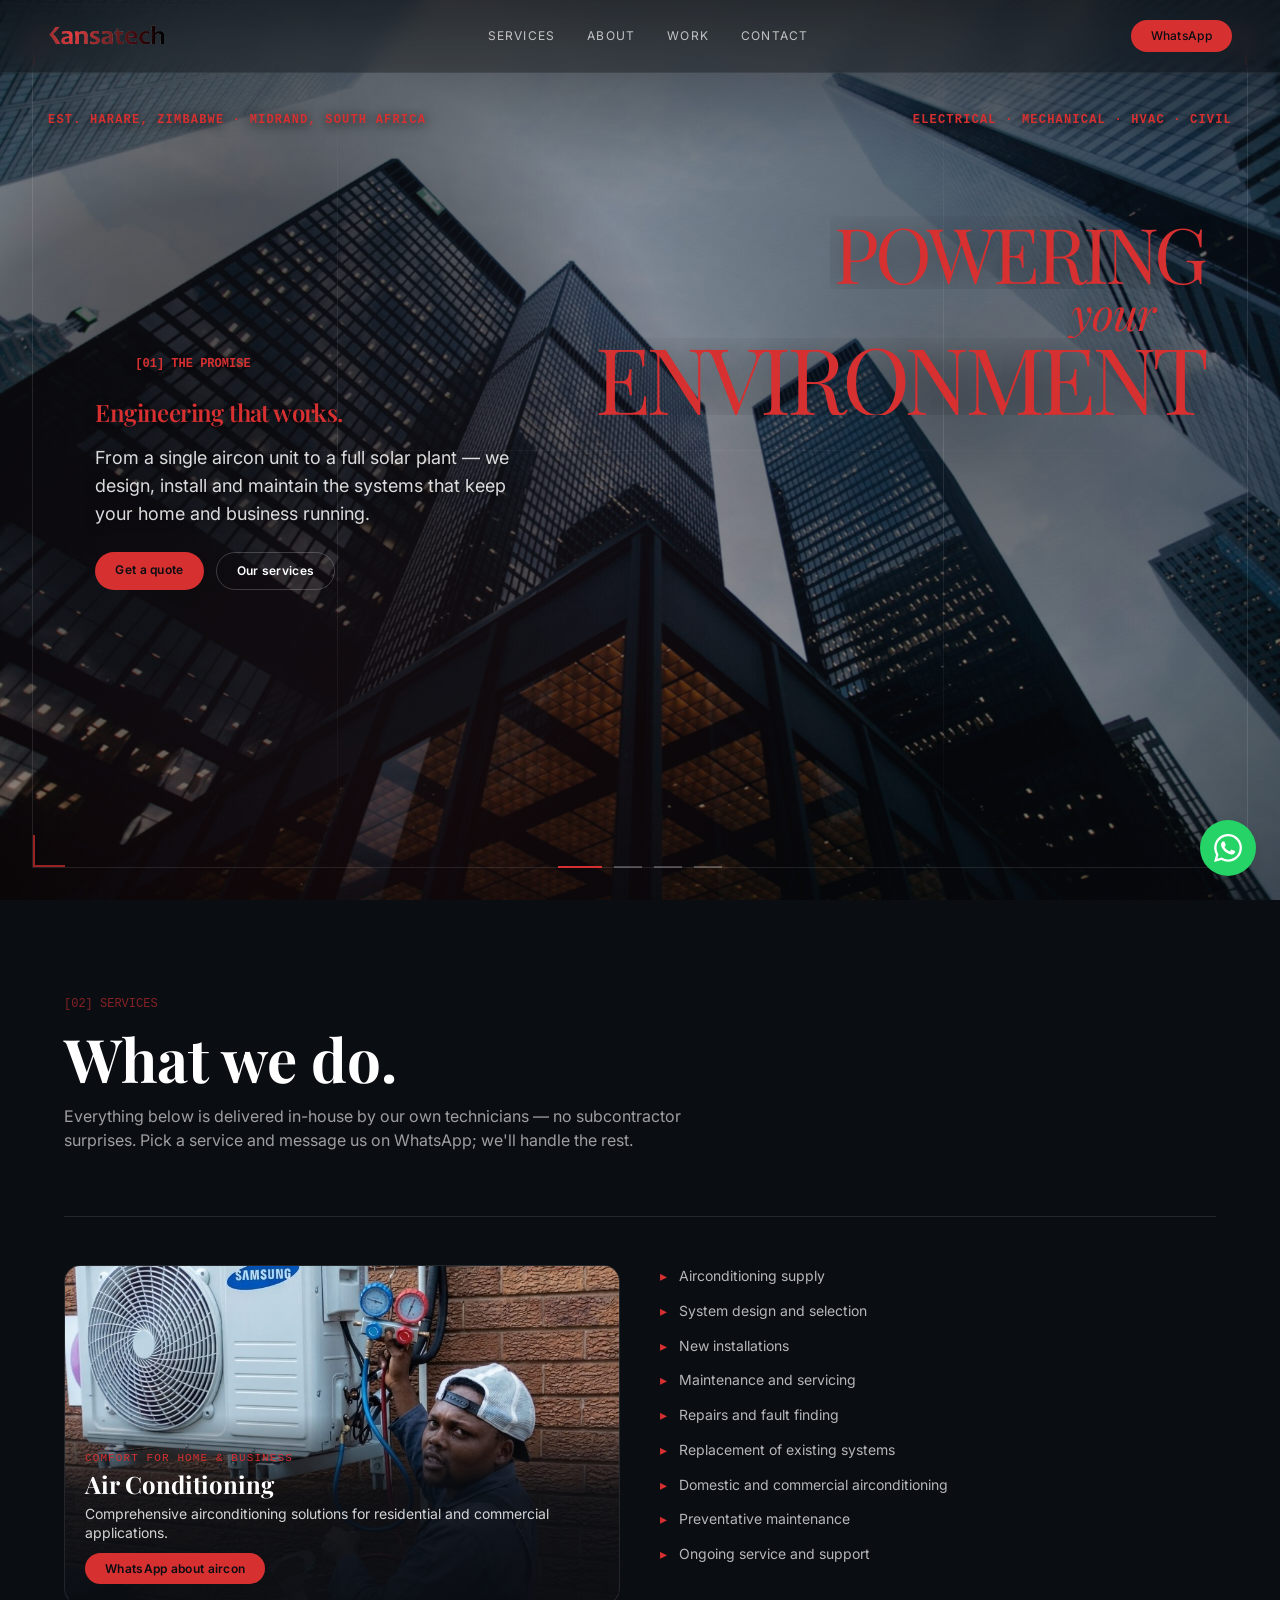
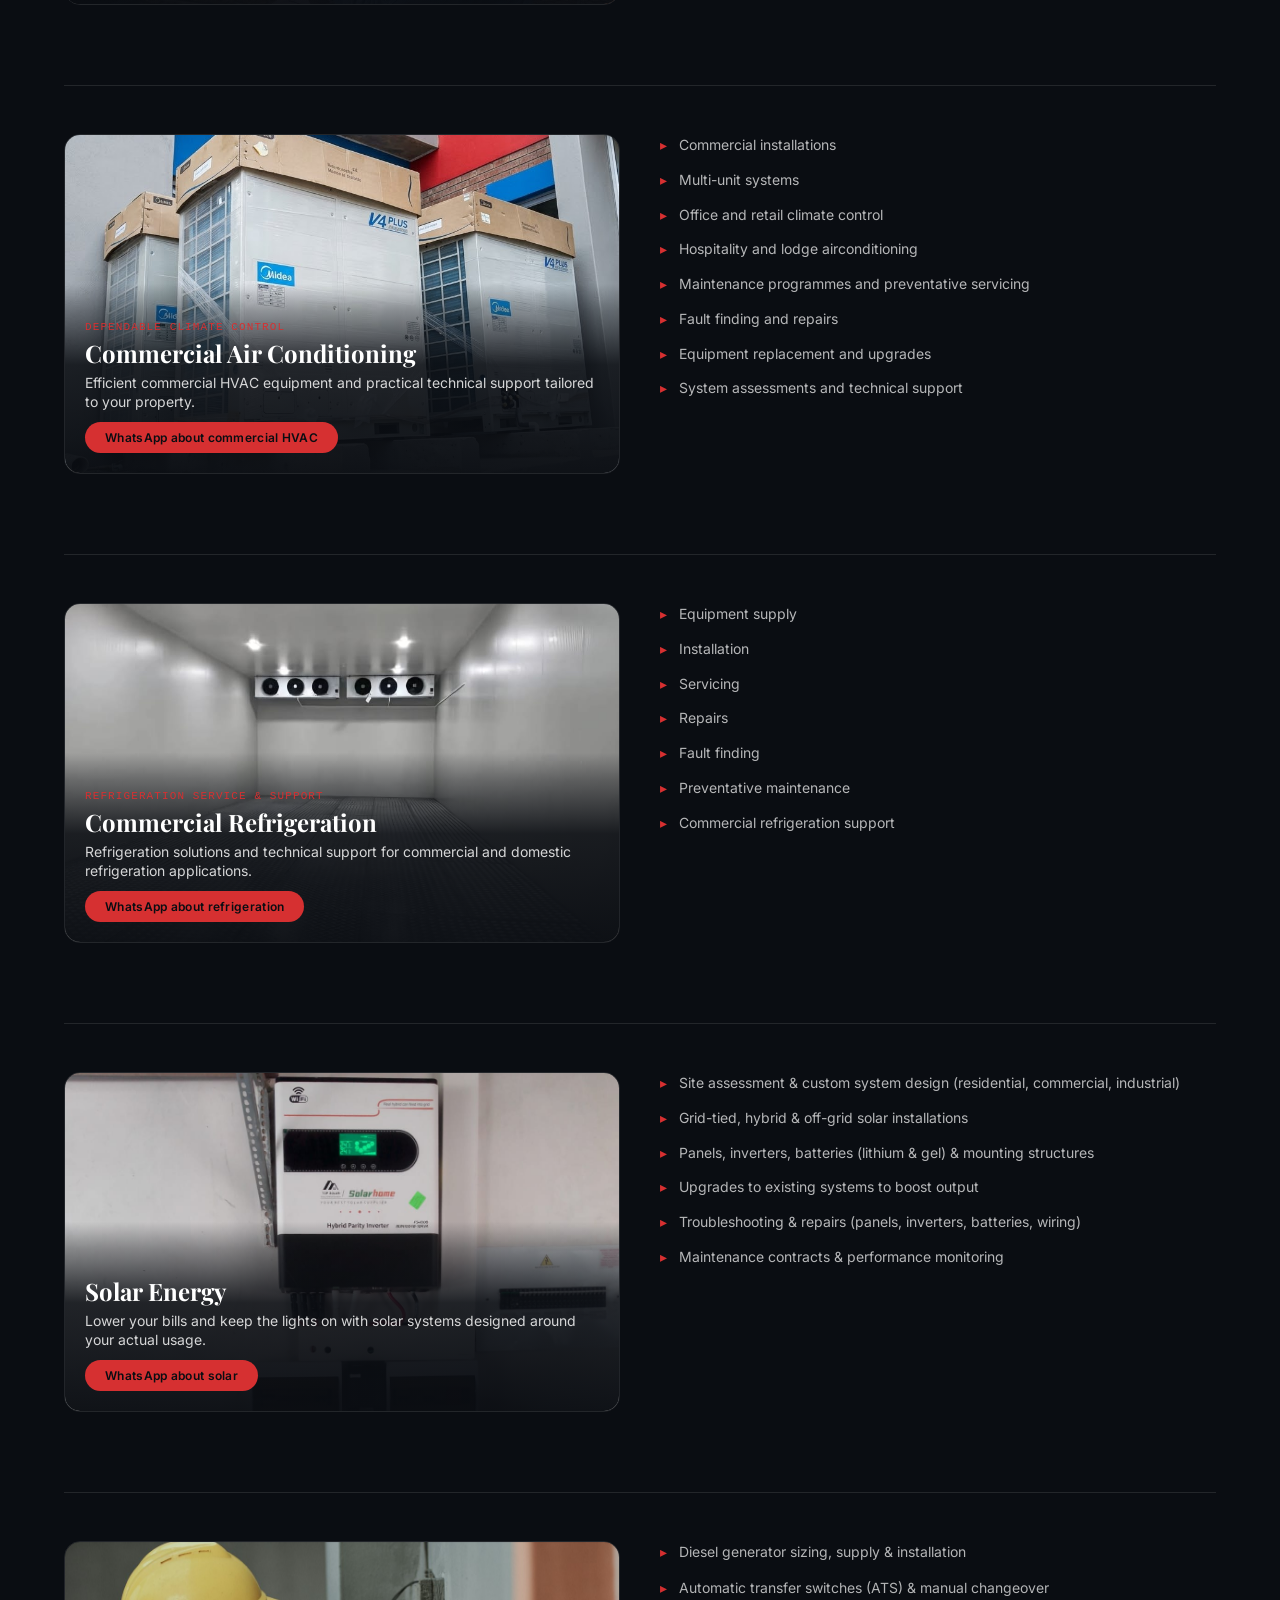
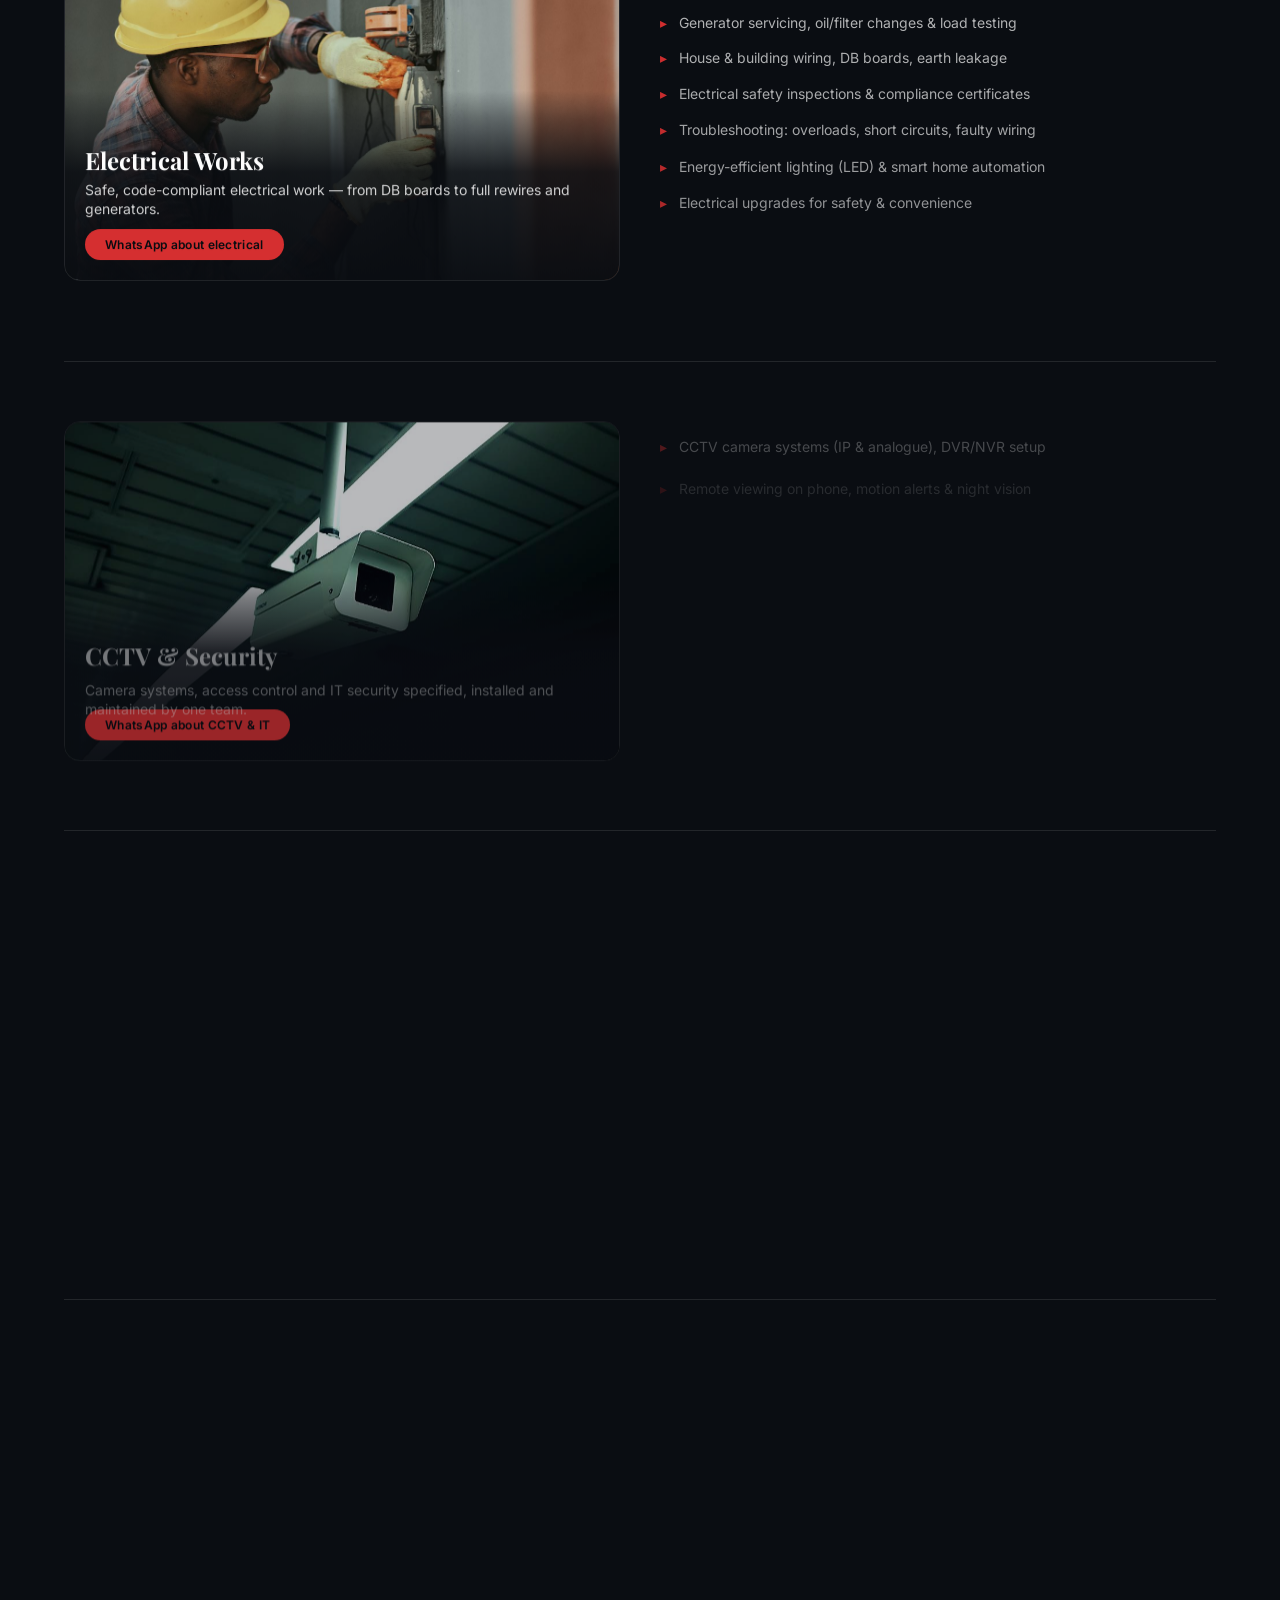
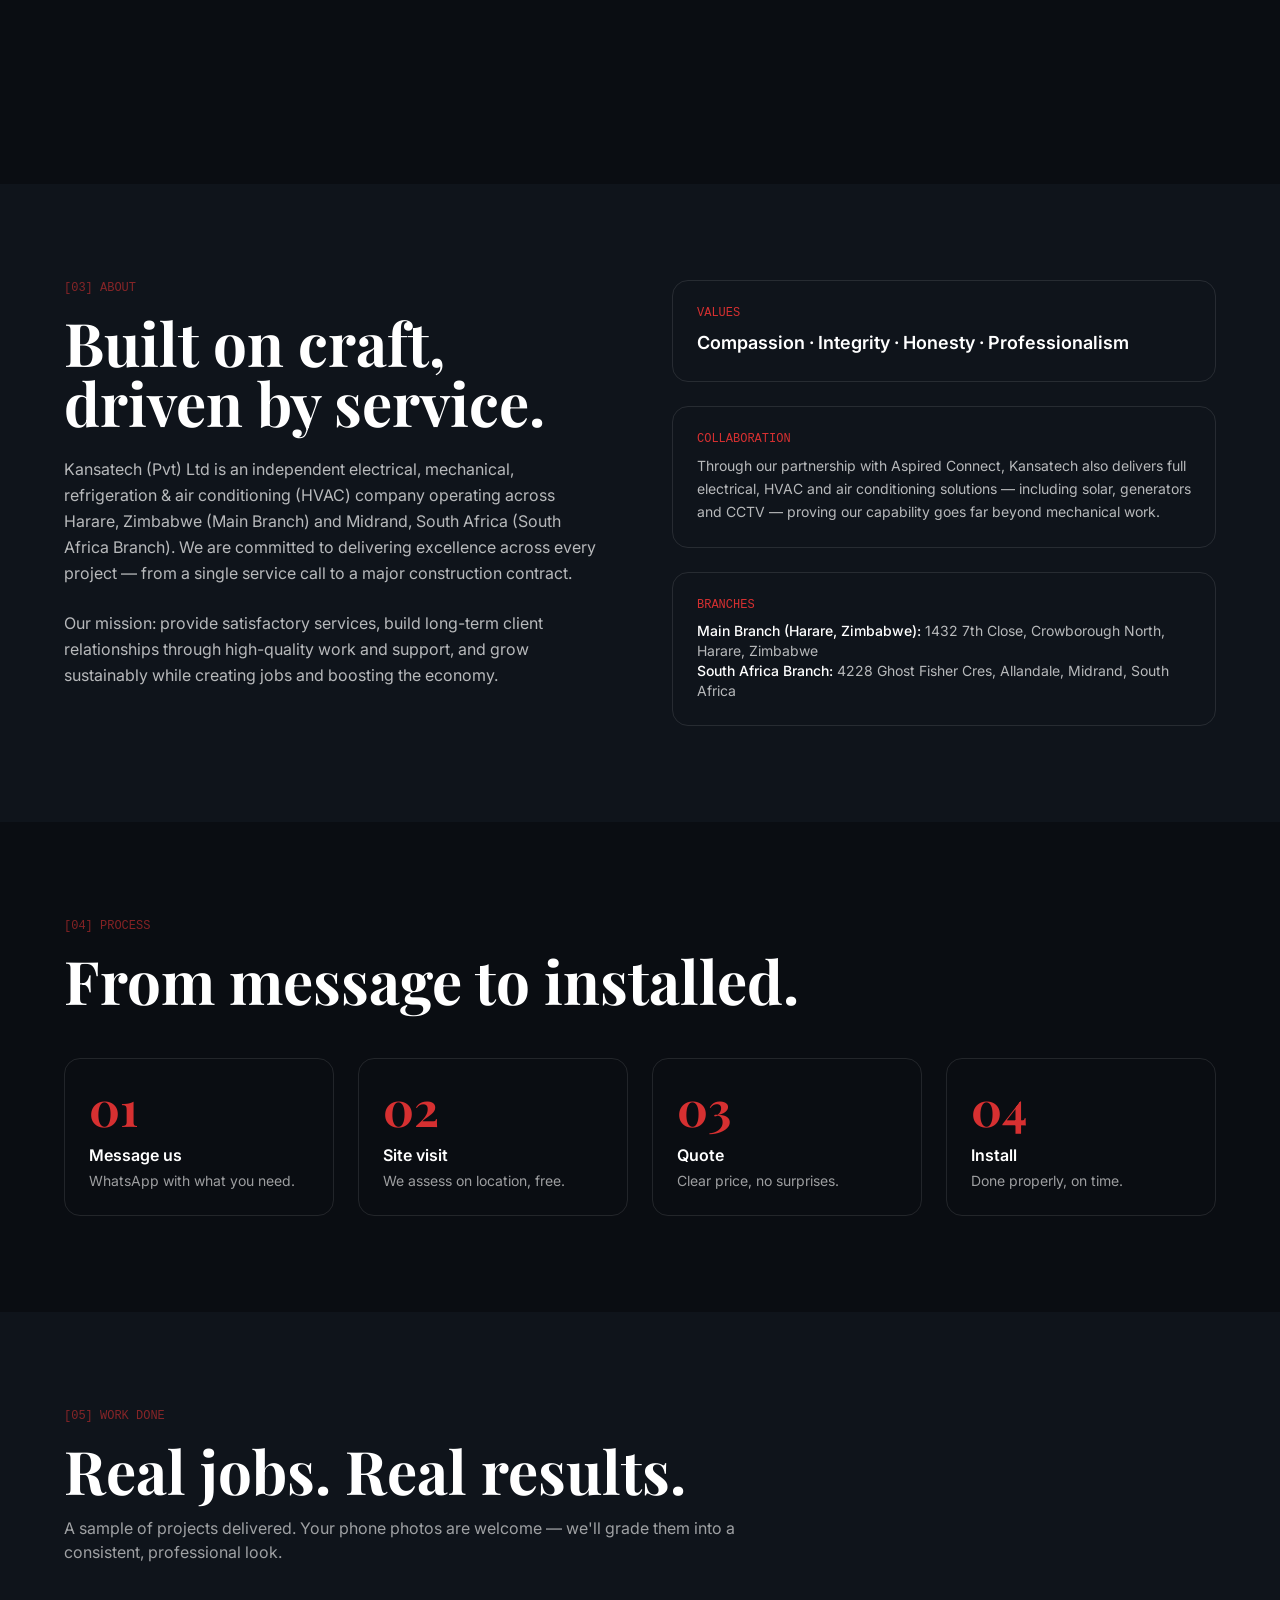
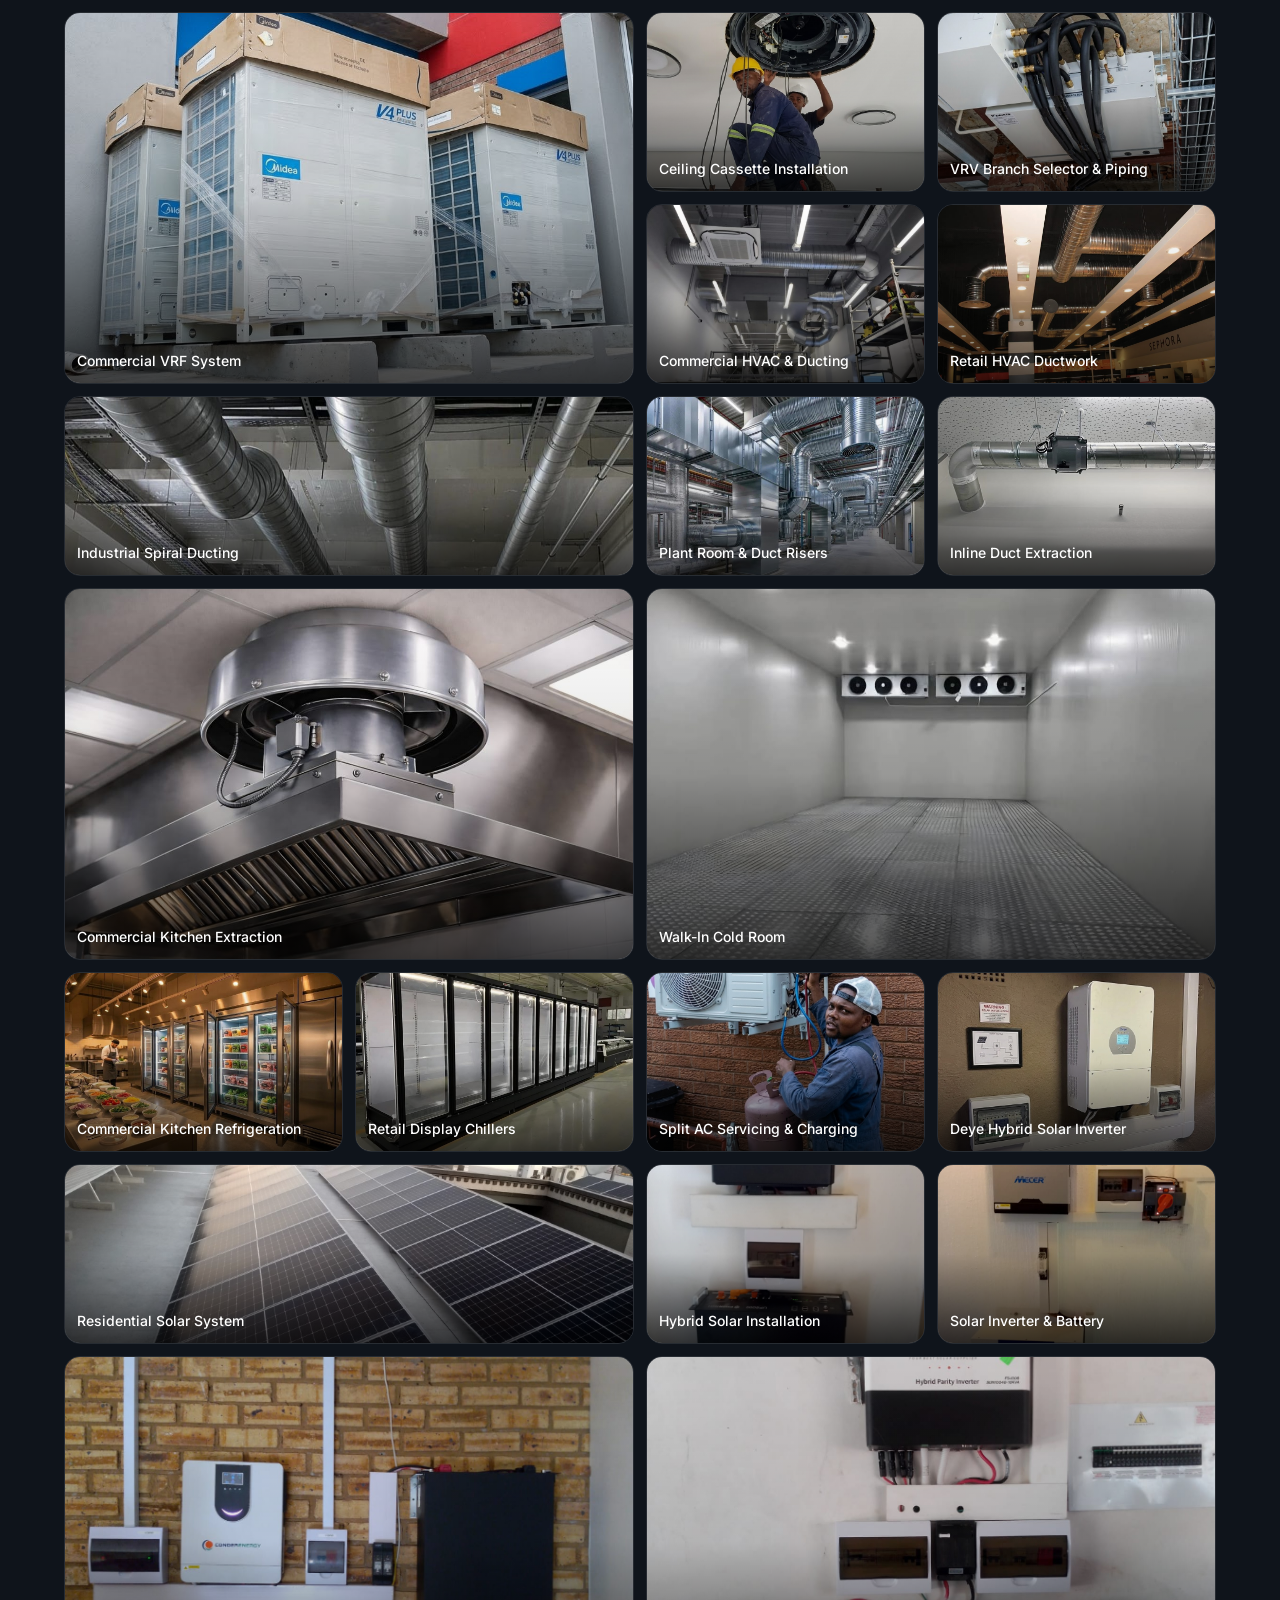
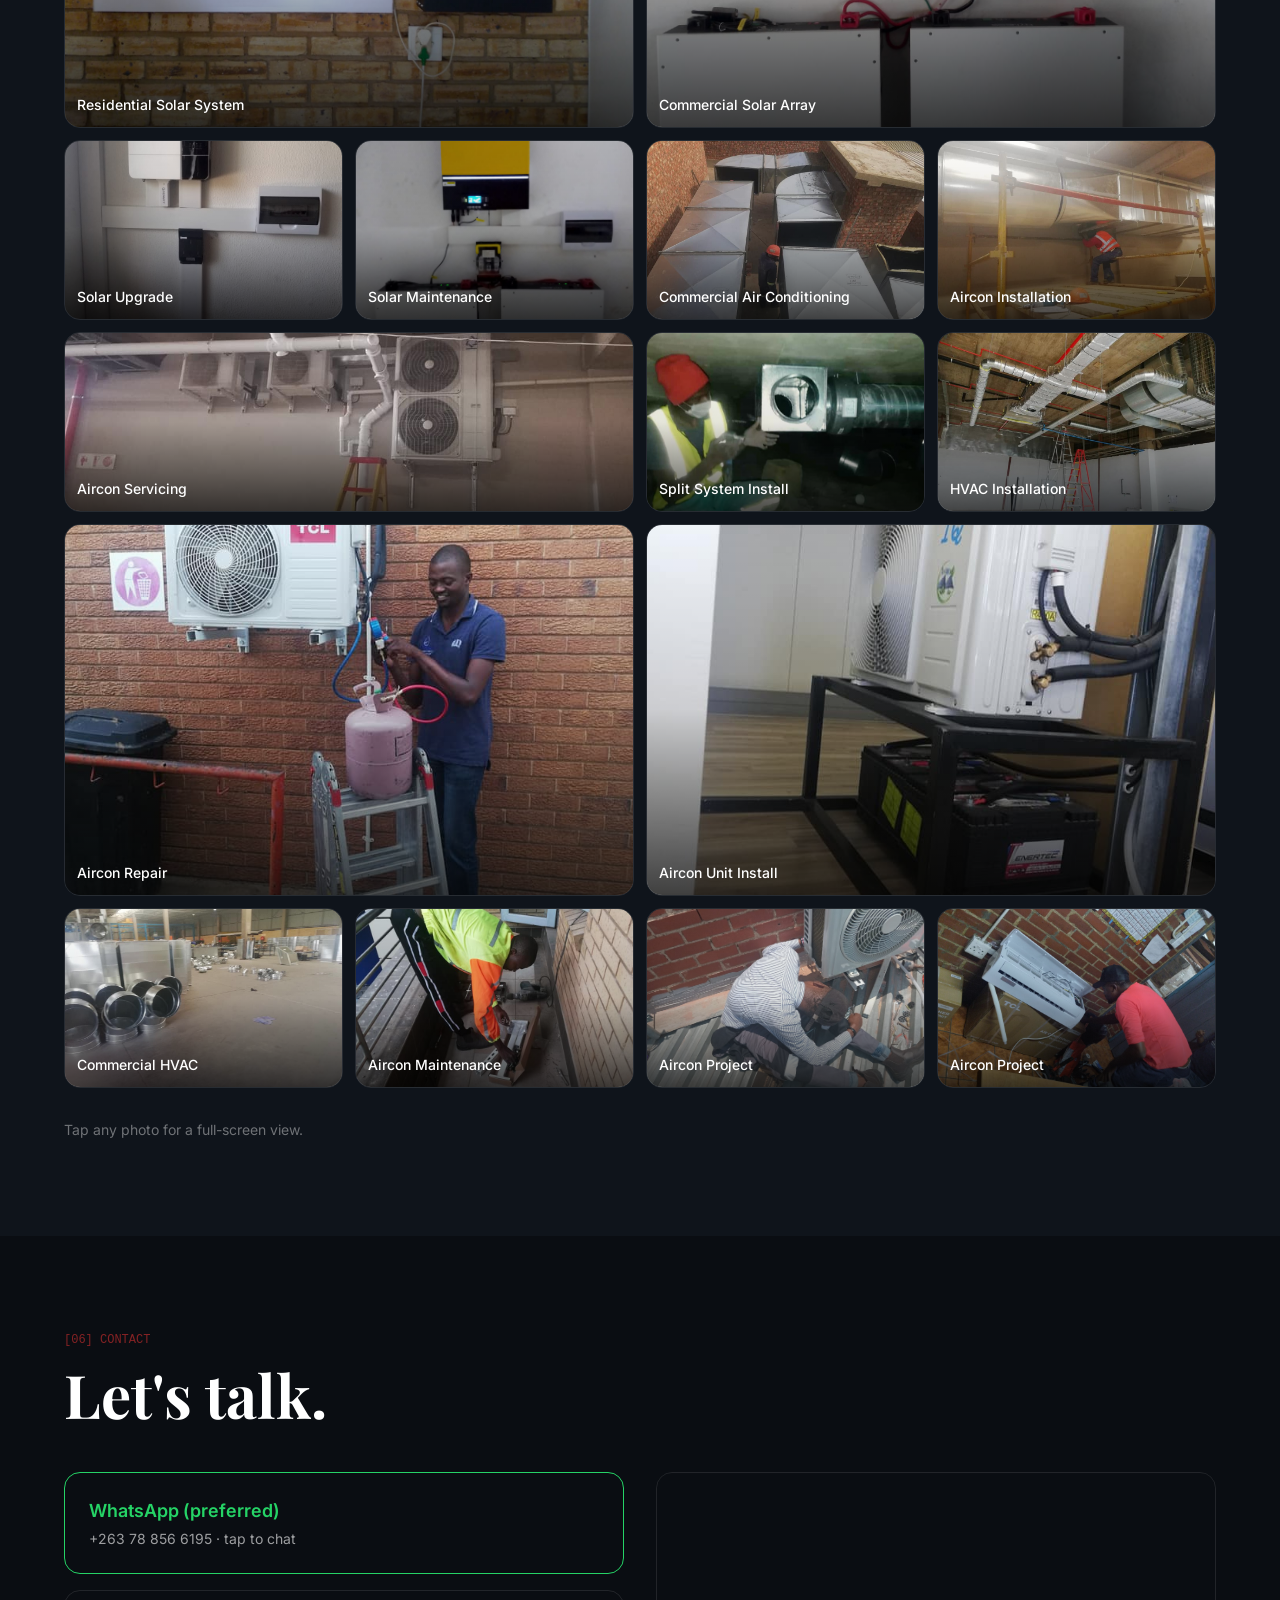
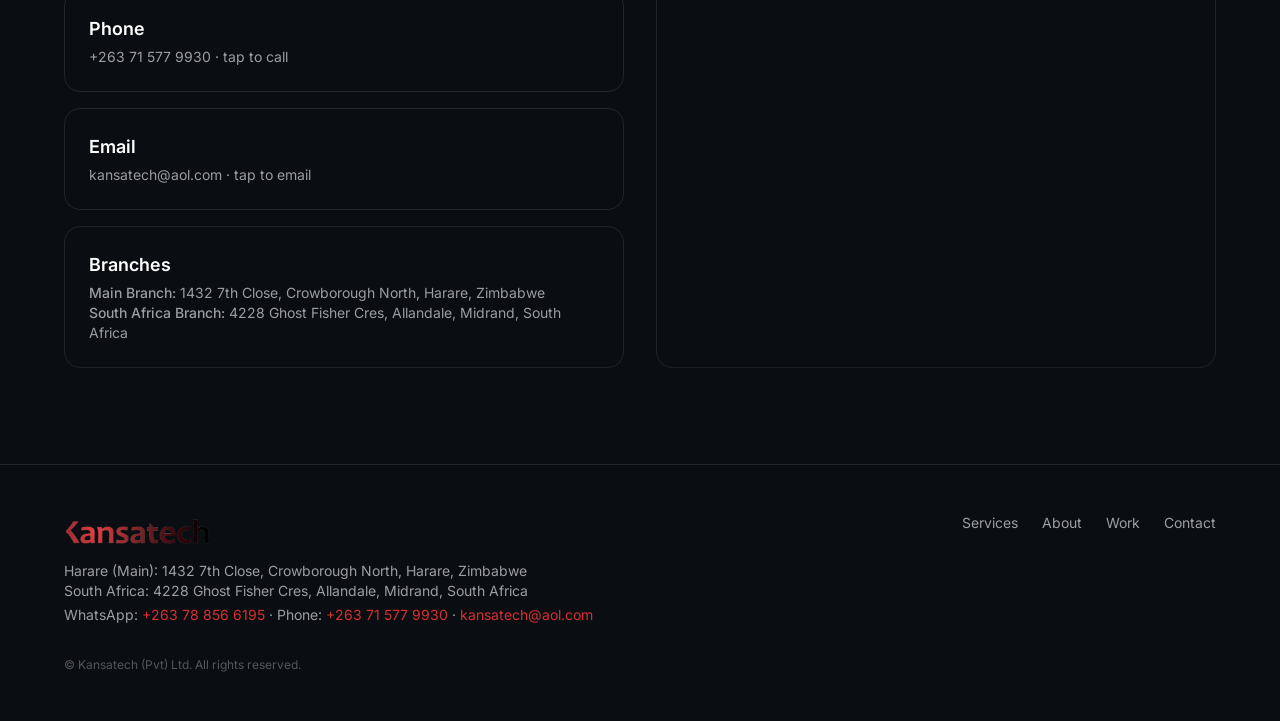
==== commit 3bfcca79: "Add files via upload" ====
--- a/index.html
+++ b/index.html
@@ -3,8 +3,8 @@
 <head>
   <meta charset="UTF-8">
   <meta name="viewport" content="width=device-width, initial-scale=1.0">
-  <title>Kansatech — Powering Your Environment | Harare, Zimbabwe</title>
-  <meta name="description" content="Kansatech (Pvt) Ltd — electrical, mechanical, HVAC & civil engineering in Harare, Zimbabwe. Air conditioning, solar energy, electrical works, generators & CCTV. WhatsApp us today.">
+  <title>Kansatech — Powering Your Environment | Harare, Zimbabwe &amp; Midrand, South Africa</title>
+  <meta name="description" content="Kansatech (Pvt) Ltd — electrical, mechanical, HVAC, commercial refrigeration, solar &amp; civil engineering in Harare, Zimbabwe and Midrand, South Africa. Air conditioning, solar energy, electrical works, generators, CCTV &amp; home renovations. WhatsApp us today.">
   <link rel="preconnect" href="https://fonts.googleapis.com">
   <link rel="preconnect" href="https://fonts.gstatic.com" crossorigin>
   <link href="https://fonts.googleapis.com/css2?family=Inter:wght@300;400;500;600;700&family=Playfair+Display:ital,wght@0,500;0,700;1,500&family=JetBrains+Mono:wght@400;500;600&display=swap" rel="stylesheet">
@@ -26,8 +26,22 @@
       <a href="#work" class="nav-item hover:text-[#D63031] transition-colors">Work</a>
       <a href="#contact" class="nav-item hover:text-[#D63031] transition-colors">Contact</a>
     </nav>
-    <a href="https://wa.me/263715407825?text=Hi%20Kansatech%2C%20I%20need%20help%20with%20a%20service." class="nav-item text-xs font-medium tracking-wide text-[#0A0D12] bg-[#D63031] px-5 py-2 rounded-full hover:bg-[#E84545] transition-colors">WhatsApp</a>
+    <div class="flex items-center gap-3">
+      <a href="https://wa.me/263788566195?text=Hi%20Kansatech%2C%20I%20need%20help%20with%20a%20service." class="nav-item text-xs font-medium tracking-wide text-[#0A0D12] bg-[#D63031] px-5 py-2 rounded-full hover:bg-[#E84545] transition-colors">WhatsApp</a>
+      <button id="mobile-menu-btn" type="button" aria-label="Toggle navigation menu" aria-expanded="false" aria-controls="mobile-menu">
+        <svg xmlns="http://www.w3.org/2000/svg" viewBox="0 0 24 24" fill="none" stroke="currentColor" stroke-width="2" stroke-linecap="round" stroke-linejoin="round" class="w-5 h-5"><line x1="3" y1="6" x2="21" y2="6"/><line x1="3" y1="12" x2="21" y2="12"/><line x1="3" y1="18" x2="21" y2="18"/></svg>
+      </button>
+    </div>
   </header>
+
+  <!-- MOBILE NAV DRAWER -->
+  <nav id="mobile-menu" aria-label="Mobile navigation">
+    <a href="#services" class="mobile-menu-link">Services</a>
+    <a href="#about" class="mobile-menu-link">About</a>
+    <a href="#work" class="mobile-menu-link">Work</a>
+    <a href="#contact" class="mobile-menu-link">Contact</a>
+    <a href="https://wa.me/263788566195?text=Hi%20Kansatech%2C%20I%20need%20help%20with%20a%20service." class="mobile-menu-wa">WhatsApp Us</a>
+  </nav>
 
   <!-- HERO -->
   <section id="top" class="relative w-screen min-h-screen overflow-hidden flex items-stretch justify-center">
@@ -44,8 +58,10 @@
       <div class="absolute inset-0" style="background:radial-gradient(ellipse at 70% 30%, rgba(31,95,168,0.16), transparent 55%);"></div>
       <div class="absolute inset-0 bg-[radial-gradient(circle_at_25%_70%,rgba(214,48,49,0.13),transparent_50%)]"></div>
       <div class="absolute inset-0" style="background:linear-gradient(to bottom, rgba(10,13,18,0.04), rgba(10,13,18,0.2));"></div>
+      <!-- top gradient scrim so the top meta row is readable on brighter slides -->
+      <div class="absolute inset-0" style="background:linear-gradient(to bottom, rgba(10,13,18,0.72) 0%, rgba(10,13,18,0.32) 18%, transparent 38%);"></div>
       <!-- soft local scrim behind the left copy so it stays readable on brighter photos -->
-      <div class="absolute inset-0" style="background:radial-gradient(ellipse 40% 52% at 17% 52%, rgba(10,13,18,0.55) 0%, rgba(10,13,18,0.24) 46%, transparent 74%);"></div>
+      <div class="absolute inset-0" style="background:radial-gradient(ellipse 46% 58% at 18% 52%, rgba(10,13,18,0.78) 0%, rgba(10,13,18,0.48) 52%, transparent 80%);"></div>
       <!-- matching scrim under the big serif on the right -->
       <div class="absolute inset-0" style="background:radial-gradient(ellipse 44% 40% at 74% 45%, rgba(10,13,18,0.46) 0%, rgba(10,13,18,0.18) 52%, transparent 80%);"></div>
     </div>
@@ -67,21 +83,21 @@
     <div class="relative z-20 w-full self-stretch px-6 md:px-12 flex flex-col justify-between pt-28 pb-10">
       <!-- Top meta row -->
       <div class="flex justify-between items-start text-xs tracking-widest">
-        <div class="text-[#D63031]/70 font-mono">EST. HARARE · ZIMBABWE</div>
-        <div class="hidden md:block text-white/40 font-mono">ELECTRICAL · MECHANICAL · HVAC · CIVIL</div>
+        <div class="text-[#D63031] font-mono hero-red-label">EST. HARARE, ZIMBABWE · MIDRAND, SOUTH AFRICA</div>
+        <div class="hidden md:block text-[#D63031] font-mono hero-red-label">ELECTRICAL · MECHANICAL · HVAC · CIVIL</div>
       </div>
 
       <!-- Middle: split typography -->
       <div class="flex-1 relative mt-8 flex flex-col justify-center md:block">
         <!-- Left detail -->
         <div class="relative md:absolute mt-10 md:mt-0 top-0 md:top-[28%] left-0 md:left-[4%] max-w-md left-block">
-          <div class="text-[#D63031]/50 text-xs mb-6 ml-10 font-mono">[01] THE PROMISE</div>
-          <div class="text-[#D63031] text-xl md:text-2xl tracking-tight mb-4" style="font-family:'Playfair Display',serif;">Engineering that works.</div>
+          <div class="text-[#D63031] text-xs mb-6 ml-10 font-mono hero-red-label">[01] THE PROMISE</div>
+          <div class="text-[#D63031] text-xl md:text-2xl tracking-tight mb-4 hero-red-label" style="font-family:'Playfair Display',serif;">Engineering that works.</div>
           <p class="text-white/85 text-base md:text-lg leading-relaxed" style="font-family:'Inter',sans-serif; text-shadow:0 1px 12px rgba(10,13,18,0.75);">
             From a single aircon unit to a full solar plant — we design, install and maintain the systems that keep your home and business running.
           </p>
           <div class="mt-6 flex gap-3">
-            <a href="https://wa.me/263715407825?text=Hi%20Kansatech%2C%20I%27d%20like%20a%20quote." class="text-xs font-semibold tracking-wide text-[#0A0D12] bg-[#D63031] px-5 py-2.5 rounded-full hover:bg-[#E84545] transition-colors">Get a quote</a>
+            <a href="https://wa.me/263788566195?text=Hi%20Kansatech%2C%20I%27d%20like%20a%20quote." class="text-xs font-semibold tracking-wide text-[#0A0D12] bg-[#D63031] px-5 py-2.5 rounded-full hover:bg-[#E84545] transition-colors">Get a quote</a>
             <a href="#services" class="text-xs font-semibold tracking-wide text-white border border-white/20 px-5 py-2.5 rounded-full hover:border-[#D63031] hover:text-[#D63031] transition-colors">Our services</a>
           </div>
         </div>
@@ -118,34 +134,85 @@
 
         <!-- Air Conditioning -->
         <div class="grid md:grid-cols-2 gap-10 items-start border-t border-white/10 pt-12">
-          <div class="relative rounded-2xl overflow-hidden border border-white/10 min-h-[340px] flex flex-col justify-end p-6">
-            <img src="./assets/images/Aircon/128838200_3592121577514397_7036576690951244594_n.jpg" alt="Air conditioning installation" class="absolute inset-0 w-full h-full object-cover">
-            <div class="absolute inset-0" style="background:linear-gradient(to top, rgba(10,13,18,0.98) 0%, rgba(10,13,18,0.85) 45%, rgba(10,13,18,0.25) 100%);"></div>
-            <div class="relative">
-            <h3 class="text-3xl font-bold mb-3" style="font-family:'Playfair Display',serif;">Air Conditioning</h3>
-            <p class="text-white/75 leading-relaxed mb-4">Residential, commercial and industrial HVAC solutions — sized right, installed cleanly, and kept running efficiently.</p>
-            <a href="https://wa.me/263715407825?text=Hi%20Kansatech%2C%20I%20need%20air%20conditioning%20help." class="inline-block text-xs font-semibold tracking-wide text-[#0A0D12] bg-[#D63031] px-5 py-2.5 rounded-full hover:bg-[#E84545] transition-colors">WhatsApp about aircon</a>
-            </div>
-          </div>
-          <ul class="space-y-3 text-white/70 text-sm leading-relaxed">
-            <li class="flex gap-3"><span class="text-[#D63031]">▸</span> Supply & installation of split, cassette, ducted and VRV/VRF systems</li>
-            <li class="flex gap-3"><span class="text-[#D63031]">▸</span> Commercial & industrial HVAC design and ducting</li>
-            <li class="flex gap-3"><span class="text-[#D63031]">▸</span> Servicing, gas top-ups, filter cleaning & coil maintenance</li>
-            <li class="flex gap-3"><span class="text-[#D63031]">▸</span> Fault diagnosis & repairs for all major brands</li>
-            <li class="flex gap-3"><span class="text-[#D63031]">▸</span> Cold rooms & refrigeration installations</li>
-            <li class="flex gap-3"><span class="text-[#D63031]">▸</span> Energy-efficient upgrades & inverter conversions</li>
+          <div class="service-card relative rounded-2xl overflow-hidden border border-white/10 min-h-[340px] flex flex-col justify-end">
+            <img src="./assets/images/arrival/WhatsApp%20Image%202026-11-14%20at%206.17.49%20PM.jpeg" alt="Air conditioning servicing and installation" class="absolute inset-0 w-full h-full object-cover" style="object-position:50% 25%;">
+            <div class="absolute inset-0" style="background:linear-gradient(to top, rgba(10,13,18,0.97) 0%, rgba(10,13,18,0.88) 32%, rgba(10,13,18,0.35) 48%, rgba(10,13,18,0) 56%);"></div>
+            <div class="service-card-body">
+            <div class="service-card-eyebrow font-mono">Comfort for Home &amp; Business</div>
+            <h3 class="service-card-title" style="font-family:'Playfair Display',serif;">Air Conditioning</h3>
+            <p class="service-card-desc">Comprehensive airconditioning solutions for residential and commercial applications.</p>
+            <a href="https://wa.me/263788566195?text=Hi%20Kansatech%2C%20I%20need%20air%20conditioning%20help." class="service-card-cta inline-block text-xs font-semibold tracking-wide text-[#0A0D12] bg-[#D63031] px-5 py-2.5 rounded-full hover:bg-[#E84545] transition-colors">WhatsApp about aircon</a>
+            </div>
+          </div>
+          <ul class="space-y-3 text-white/70 text-sm leading-relaxed">
+            <li class="flex gap-3"><span class="text-[#D63031]">▸</span> Airconditioning supply</li>
+            <li class="flex gap-3"><span class="text-[#D63031]">▸</span> System design and selection</li>
+            <li class="flex gap-3"><span class="text-[#D63031]">▸</span> New installations</li>
+            <li class="flex gap-3"><span class="text-[#D63031]">▸</span> Maintenance and servicing</li>
+            <li class="flex gap-3"><span class="text-[#D63031]">▸</span> Repairs and fault finding</li>
+            <li class="flex gap-3"><span class="text-[#D63031]">▸</span> Replacement of existing systems</li>
+            <li class="flex gap-3"><span class="text-[#D63031]">▸</span> Domestic and commercial airconditioning</li>
+            <li class="flex gap-3"><span class="text-[#D63031]">▸</span> Preventative maintenance</li>
+            <li class="flex gap-3"><span class="text-[#D63031]">▸</span> Ongoing service and support</li>
+          </ul>
+        </div>
+
+        <!-- Commercial Air Conditioning -->
+        <div class="grid md:grid-cols-2 gap-10 items-start border-t border-white/10 pt-12">
+          <div class="service-card relative rounded-2xl overflow-hidden border border-white/10 min-h-[340px] flex flex-col justify-end">
+            <img src="./assets/images/arrival/WhatsApp%20Image%202026-11-14%20at%206.17.48%20PM%20(1).jpeg" alt="Commercial VRF air conditioning units" class="absolute inset-0 w-full h-full object-cover">
+            <div class="absolute inset-0" style="background:linear-gradient(to top, rgba(10,13,18,0.97) 0%, rgba(10,13,18,0.88) 32%, rgba(10,13,18,0.35) 48%, rgba(10,13,18,0) 56%);"></div>
+            <div class="service-card-body">
+            <div class="service-card-eyebrow font-mono">Dependable Climate Control</div>
+            <h3 class="service-card-title" style="font-family:'Playfair Display',serif;">Commercial Air Conditioning</h3>
+            <p class="service-card-desc">Efficient commercial HVAC equipment and practical technical support tailored to your property.</p>
+            <a href="https://wa.me/263788566195?text=Hi%20Kansatech%2C%20I%20need%20commercial%20air%20conditioning%20support." class="service-card-cta inline-block text-xs font-semibold tracking-wide text-[#0A0D12] bg-[#D63031] px-5 py-2.5 rounded-full hover:bg-[#E84545] transition-colors">WhatsApp about commercial HVAC</a>
+            </div>
+          </div>
+          <ul class="space-y-3 text-white/70 text-sm leading-relaxed">
+            <li class="flex gap-3"><span class="text-[#D63031]">▸</span> Commercial installations</li>
+            <li class="flex gap-3"><span class="text-[#D63031]">▸</span> Multi-unit systems</li>
+            <li class="flex gap-3"><span class="text-[#D63031]">▸</span> Office and retail climate control</li>
+            <li class="flex gap-3"><span class="text-[#D63031]">▸</span> Hospitality and lodge airconditioning</li>
+            <li class="flex gap-3"><span class="text-[#D63031]">▸</span> Maintenance programmes and preventative servicing</li>
+            <li class="flex gap-3"><span class="text-[#D63031]">▸</span> Fault finding and repairs</li>
+            <li class="flex gap-3"><span class="text-[#D63031]">▸</span> Equipment replacement and upgrades</li>
+            <li class="flex gap-3"><span class="text-[#D63031]">▸</span> System assessments and technical support</li>
+          </ul>
+        </div>
+
+        <!-- Commercial Refrigeration -->
+        <div class="grid md:grid-cols-2 gap-10 items-start border-t border-white/10 pt-12">
+          <div class="service-card relative rounded-2xl overflow-hidden border border-white/10 min-h-[340px] flex flex-col justify-end">
+            <img src="./assets/images/arrival/WhatsApp%20Image%202026-11-14%20at%206.48.11%20PM%20(2).jpeg" alt="Commercial walk-in cold room refrigeration" class="absolute inset-0 w-full h-full object-cover">
+            <div class="absolute inset-0" style="background:linear-gradient(to top, rgba(10,13,18,0.97) 0%, rgba(10,13,18,0.88) 32%, rgba(10,13,18,0.35) 48%, rgba(10,13,18,0) 56%);"></div>
+            <div class="service-card-body">
+            <div class="service-card-eyebrow font-mono">Refrigeration Service &amp; Support</div>
+            <h3 class="service-card-title" style="font-family:'Playfair Display',serif;">Commercial Refrigeration</h3>
+            <p class="service-card-desc">Refrigeration solutions and technical support for commercial and domestic refrigeration applications.</p>
+            <a href="https://wa.me/263788566195?text=Hi%20Kansatech%2C%20I%20need%20commercial%20refrigeration%20help." class="service-card-cta inline-block text-xs font-semibold tracking-wide text-[#0A0D12] bg-[#D63031] px-5 py-2.5 rounded-full hover:bg-[#E84545] transition-colors">WhatsApp about refrigeration</a>
+            </div>
+          </div>
+          <ul class="space-y-3 text-white/70 text-sm leading-relaxed">
+            <li class="flex gap-3"><span class="text-[#D63031]">▸</span> Equipment supply</li>
+            <li class="flex gap-3"><span class="text-[#D63031]">▸</span> Installation</li>
+            <li class="flex gap-3"><span class="text-[#D63031]">▸</span> Servicing</li>
+            <li class="flex gap-3"><span class="text-[#D63031]">▸</span> Repairs</li>
+            <li class="flex gap-3"><span class="text-[#D63031]">▸</span> Fault finding</li>
+            <li class="flex gap-3"><span class="text-[#D63031]">▸</span> Preventative maintenance</li>
+            <li class="flex gap-3"><span class="text-[#D63031]">▸</span> Commercial refrigeration support</li>
           </ul>
         </div>
 
         <!-- Solar -->
         <div class="grid md:grid-cols-2 gap-10 items-start border-t border-white/10 pt-12">
-          <div class="relative rounded-2xl overflow-hidden border border-white/10 min-h-[340px] flex flex-col justify-end p-6">
-            <img src="./assets/images/Solar/IMG-20240313-WA0046.jpg" alt="Solar panel installation" class="absolute inset-0 w-full h-full object-cover">
-            <div class="absolute inset-0" style="background:linear-gradient(to top, rgba(10,13,18,0.98) 0%, rgba(10,13,18,0.85) 45%, rgba(10,13,18,0.25) 100%);"></div>
-            <div class="relative">
-            <h3 class="text-3xl font-bold mb-3" style="font-family:'Playfair Display',serif;">Solar Energy</h3>
-            <p class="text-white/75 leading-relaxed mb-4">Lower your bills, gain independence and keep the lights on — solar systems designed around your actual usage, not a generic kit.</p>
-            <a href="https://wa.me/263715407825?text=Hi%20Kansatech%2C%20I%20need%20a%20solar%20system." class="inline-block text-xs font-semibold tracking-wide text-[#0A0D12] bg-[#D63031] px-5 py-2.5 rounded-full hover:bg-[#E84545] transition-colors">WhatsApp about solar</a>
+          <div class="service-card relative rounded-2xl overflow-hidden border border-white/10 min-h-[340px] flex flex-col justify-end">
+            <img src="./assets/images/Solar/IMG-20240313-WA0046.jpg" alt="Solar panel installation" class="absolute inset-0 w-full h-full object-cover" style="object-position:50% 15%;">
+            <div class="absolute inset-0" style="background:linear-gradient(to top, rgba(10,13,18,0.97) 0%, rgba(10,13,18,0.88) 32%, rgba(10,13,18,0.35) 48%, rgba(10,13,18,0) 56%);"></div>
+            <div class="service-card-body">
+            <h3 class="service-card-title" style="font-family:'Playfair Display',serif;">Solar Energy</h3>
+            <p class="service-card-desc">Lower your bills and keep the lights on with solar systems designed around your actual usage.</p>
+            <a href="https://wa.me/263788566195?text=Hi%20Kansatech%2C%20I%20need%20a%20solar%20system." class="service-card-cta inline-block text-xs font-semibold tracking-wide text-[#0A0D12] bg-[#D63031] px-5 py-2.5 rounded-full hover:bg-[#E84545] transition-colors">WhatsApp about solar</a>
             </div>
           </div>
           <ul class="space-y-3 text-white/70 text-sm leading-relaxed">
@@ -160,13 +227,13 @@
 
         <!-- Electrical -->
         <div class="grid md:grid-cols-2 gap-10 items-start border-t border-white/10 pt-12">
-          <div class="relative rounded-2xl overflow-hidden border border-white/10 min-h-[340px] flex flex-col justify-end p-6">
+          <div class="service-card relative rounded-2xl overflow-hidden border border-white/10 min-h-[340px] flex flex-col justify-end">
             <img src="./assets/images/services/electrical.jpg" alt="Electrical works" class="absolute inset-0 w-full h-full object-cover">
-            <div class="absolute inset-0" style="background:linear-gradient(to top, rgba(10,13,18,0.98) 0%, rgba(10,13,18,0.85) 45%, rgba(10,13,18,0.25) 100%);"></div>
-            <div class="relative">
-            <h3 class="text-3xl font-bold mb-3" style="font-family:'Playfair Display',serif;">Electrical Works</h3>
-            <p class="text-white/75 leading-relaxed mb-4">Safe, code-compliant electrical work — from a new distribution board to a full building rewire and smart-home automation.</p>
-            <a href="https://wa.me/263715407825?text=Hi%20Kansatech%2C%20I%20need%20electrical%20work." class="inline-block text-xs font-semibold tracking-wide text-[#0A0D12] bg-[#D63031] px-5 py-2.5 rounded-full hover:bg-[#E84545] transition-colors">WhatsApp about electrical</a>
+            <div class="absolute inset-0" style="background:linear-gradient(to top, rgba(10,13,18,0.97) 0%, rgba(10,13,18,0.88) 32%, rgba(10,13,18,0.35) 48%, rgba(10,13,18,0) 56%);"></div>
+            <div class="service-card-body">
+            <h3 class="service-card-title" style="font-family:'Playfair Display',serif;">Electrical Works</h3>
+            <p class="service-card-desc">Safe, code-compliant electrical work — from DB boards to full rewires and generators.</p>
+            <a href="https://wa.me/263788566195?text=Hi%20Kansatech%2C%20I%20need%20electrical%20work." class="service-card-cta inline-block text-xs font-semibold tracking-wide text-[#0A0D12] bg-[#D63031] px-5 py-2.5 rounded-full hover:bg-[#E84545] transition-colors">WhatsApp about electrical</a>
             </div>
           </div>
           <ul class="space-y-3 text-white/70 text-sm leading-relaxed">
@@ -183,13 +250,13 @@
 
         <!-- CCTV & Security -->
         <div class="grid md:grid-cols-2 gap-10 items-start border-t border-white/10 pt-12">
-          <div class="relative rounded-2xl overflow-hidden border border-white/10 min-h-[340px] flex flex-col justify-end p-6">
+          <div class="service-card relative rounded-2xl overflow-hidden border border-white/10 min-h-[340px] flex flex-col justify-end">
             <img src="./assets/images/services/cctv.jpg" alt="CCTV camera installation" class="absolute inset-0 w-full h-full object-cover" style="object-position:52% 50%;">
-            <div class="absolute inset-0" style="background:linear-gradient(to top, rgba(10,13,18,0.97) 0%, rgba(10,13,18,0.7) 34%, rgba(10,13,18,0.1) 72%, rgba(10,13,18,0.05) 100%);"></div>
-            <div class="relative">
-            <h3 class="text-3xl font-bold mb-3" style="font-family:'Playfair Display',serif;">CCTV & Security</h3>
-            <p class="text-white/75 leading-relaxed mb-4">Eyes on your property and your network — camera systems and IT security specified, installed and maintained by the same team.</p>
-            <a href="https://wa.me/263715407825?text=Hi%20Kansatech%2C%20I%20need%20CCTV%20or%20IT%20security." class="inline-block text-xs font-semibold tracking-wide text-[#0A0D12] bg-[#D63031] px-5 py-2.5 rounded-full hover:bg-[#E84545] transition-colors">WhatsApp about CCTV & IT</a>
+            <div class="absolute inset-0" style="background:linear-gradient(to top, rgba(10,13,18,0.97) 0%, rgba(10,13,18,0.88) 32%, rgba(10,13,18,0.35) 48%, rgba(10,13,18,0) 56%);"></div>
+            <div class="service-card-body">
+            <h3 class="service-card-title" style="font-family:'Playfair Display',serif;">CCTV & Security</h3>
+            <p class="service-card-desc">Camera systems, access control and IT security specified, installed and maintained by one team.</p>
+            <a href="https://wa.me/263788566195?text=Hi%20Kansatech%2C%20I%20need%20CCTV%20or%20IT%20security." class="service-card-cta inline-block text-xs font-semibold tracking-wide text-[#0A0D12] bg-[#D63031] px-5 py-2.5 rounded-full hover:bg-[#E84545] transition-colors">WhatsApp about CCTV & IT</a>
             </div>
           </div>
           <ul class="space-y-3 text-white/70 text-sm leading-relaxed">
@@ -200,22 +267,43 @@
           </ul>
         </div>
 
-        <!-- Civil, Mechanical & Sub-divisions -->
-        <div class="grid md:grid-cols-2 gap-10 items-start border-t border-white/10 pt-12">
-          <div class="relative rounded-2xl overflow-hidden border border-white/10 min-h-[340px] flex flex-col justify-end p-6">
-            <img src="./assets/images/services/civil.jpg" alt="Civil and construction works" class="absolute inset-0 w-full h-full object-cover">
-            <div class="absolute inset-0" style="background:linear-gradient(to top, rgba(10,13,18,0.98) 0%, rgba(10,13,18,0.85) 45%, rgba(10,13,18,0.25) 100%);"></div>
-            <div class="relative">
-            <h3 class="text-3xl font-bold mb-3" style="font-family:'Playfair Display',serif;">Civil, Mechanical & More</h3>
-            <p class="text-white/75 leading-relaxed mb-4">Beyond electrical and HVAC — we also deliver construction, glass, interiors and mechanical works under one roof.</p>
-            <a href="https://wa.me/263715407825?text=Hi%20Kansatech%2C%20I%20need%20construction%20or%20other%20services." class="inline-block text-xs font-semibold tracking-wide text-[#0A0D12] bg-[#D63031] px-5 py-2.5 rounded-full hover:bg-[#E84545] transition-colors">WhatsApp about other services</a>
-            </div>
-          </div>
-          <ul class="space-y-3 text-white/70 text-sm leading-relaxed">
-            <li class="flex gap-3"><span class="text-[#D63031]">▸</span> Mechanical engineering & diesel motor maintenance</li>
-            <li class="flex gap-3"><span class="text-[#D63031]">▸</span> Aluminium & glass, frameless glass installations</li>
-            <li class="flex gap-3"><span class="text-[#D63031]">▸</span> Dry walling, partitioning & fitted built-in cupboards</li>
-            <li class="flex gap-3"><span class="text-[#D63031]">▸</span> Professional painting & decorating</li>
+        <!-- Home Renovations -->
+        <div class="grid md:grid-cols-2 gap-10 items-start border-t border-white/10 pt-12">
+          <div class="service-card relative rounded-2xl overflow-hidden border border-white/10 min-h-[340px] flex flex-col justify-end">
+            <img src="./assets/images/services/renovations.jpg" alt="Home renovations and interior finishing" class="absolute inset-0 w-full h-full object-cover">
+            <div class="absolute inset-0" style="background:linear-gradient(to top, rgba(10,13,18,0.97) 0%, rgba(10,13,18,0.88) 32%, rgba(10,13,18,0.35) 48%, rgba(10,13,18,0) 56%);"></div>
+            <div class="service-card-body">
+            <h3 class="service-card-title" style="font-family:'Playfair Display',serif;">Home Renovations</h3>
+            <p class="service-card-desc">Complete interior and exterior upgrades — cabinetry, tiling, partitioning, glasswork and finishing.</p>
+            <a href="https://wa.me/263788566195?text=Hi%20Kansatech%2C%20I%20need%20home%20renovation%20services." class="service-card-cta inline-block text-xs font-semibold tracking-wide text-[#0A0D12] bg-[#D63031] px-5 py-2.5 rounded-full hover:bg-[#E84545] transition-colors">WhatsApp about renovations</a>
+            </div>
+          </div>
+          <ul class="space-y-3 text-white/70 text-sm leading-relaxed">
+            <li class="flex gap-3"><span class="text-[#D63031]">▸</span> Full home renovations &amp; interior upgrades</li>
+            <li class="flex gap-3"><span class="text-[#D63031]">▸</span> Kitchen cupboards &amp; fitted built-in cabinetry</li>
+            <li class="flex gap-3"><span class="text-[#D63031]">▸</span> Floor &amp; wall tiling</li>
+            <li class="flex gap-3"><span class="text-[#D63031]">▸</span> Drywalling &amp; room partitioning</li>
+            <li class="flex gap-3"><span class="text-[#D63031]">▸</span> Professional painting &amp; finishing</li>
+            <li class="flex gap-3"><span class="text-[#D63031]">▸</span> Aluminium &amp; glass installations</li>
+          </ul>
+        </div>
+
+        <!-- Civil & Mechanical Works -->
+        <div class="grid md:grid-cols-2 gap-10 items-start border-t border-white/10 pt-12">
+          <div class="service-card relative rounded-2xl overflow-hidden border border-white/10 min-h-[340px] flex flex-col justify-end">
+            <img src="./assets/images/services/civil.jpg" alt="Civil and mechanical works" class="absolute inset-0 w-full h-full object-cover">
+            <div class="absolute inset-0" style="background:linear-gradient(to top, rgba(10,13,18,0.97) 0%, rgba(10,13,18,0.88) 32%, rgba(10,13,18,0.35) 48%, rgba(10,13,18,0) 56%);"></div>
+            <div class="service-card-body">
+            <h3 class="service-card-title" style="font-family:'Playfair Display',serif;">Civil &amp; Mechanical Works</h3>
+            <p class="service-card-desc">Mechanical engineering, diesel motor maintenance and civil construction works under one roof.</p>
+            <a href="https://wa.me/263788566195?text=Hi%20Kansatech%2C%20I%20need%20civil%20or%20mechanical%20services." class="service-card-cta inline-block text-xs font-semibold tracking-wide text-[#0A0D12] bg-[#D63031] px-5 py-2.5 rounded-full hover:bg-[#E84545] transition-colors">WhatsApp about civil &amp; mechanical</a>
+            </div>
+          </div>
+          <ul class="space-y-3 text-white/70 text-sm leading-relaxed">
+            <li class="flex gap-3"><span class="text-[#D63031]">▸</span> Mechanical engineering &amp; diesel motor maintenance</li>
+            <li class="flex gap-3"><span class="text-[#D63031]">▸</span> Civil &amp; structural construction works</li>
+            <li class="flex gap-3"><span class="text-[#D63031]">▸</span> Frameless glass &amp; architectural aluminium works</li>
+            <li class="flex gap-3"><span class="text-[#D63031]">▸</span> Commercial fit-outs &amp; facility maintenance</li>
           </ul>
         </div>
 
@@ -229,8 +317,7 @@
       <div>
         <div class="text-xs font-mono text-[#D63031]/60 mb-4">[03] ABOUT</div>
         <h2 class="text-4xl md:text-6xl font-bold mb-6" style="font-family:'Playfair Display',serif;">Built on craft,<br>driven by service.</h2>
-        <p class="text-white/70 leading-relaxed mb-6">Kansatech (Pvt) Ltd is an independent electrical, mechanical, refrigeration & air conditioning (HVAC) company based in Harare, Zimbabwe. We are committed to delivering excellence across every project — from a single service call to a major construction contract.</p>
-        <p class="text-white/70 leading-relaxed mb-6">Led by Evans Kansalu (National Certificate in Diesel Motor & Maintenance, Diploma in Motor Maintenance, Speciss College) and Raymond Mafunga, supported by a proven business model and an experienced, multi-disciplinary management team.</p>
+        <p class="text-white/70 leading-relaxed mb-6">Kansatech (Pvt) Ltd is an independent electrical, mechanical, refrigeration &amp; air conditioning (HVAC) company operating across Harare, Zimbabwe (Main Branch) and Midrand, South Africa (South Africa Branch). We are committed to delivering excellence across every project — from a single service call to a major construction contract.</p>
         <p class="text-white/70 leading-relaxed">Our mission: provide satisfactory services, build long-term client relationships through high-quality work and support, and grow sustainably while creating jobs and boosting the economy.</p>
       </div>
       <div class="space-y-6">
@@ -243,8 +330,11 @@
           <div class="text-white/70 text-sm leading-relaxed">Through our partnership with Aspired Connect, Kansatech also delivers full electrical, HVAC and air conditioning solutions — including solar, generators and CCTV — proving our capability goes far beyond mechanical work.</div>
         </div>
         <div class="border border-white/10 rounded-2xl p-6">
-          <div class="text-[#D63031] text-xs font-mono mb-2">ADDRESS</div>
-          <div class="text-white/70 text-sm">1432 7th Close, Crowborough North, Harare, Zimbabwe</div>
+          <div class="text-[#D63031] text-xs font-mono mb-2">BRANCHES</div>
+          <div class="text-white/70 text-sm space-y-1">
+            <div><span class="text-white font-medium">Main Branch (Harare, Zimbabwe):</span> 1432 7th Close, Crowborough North, Harare, Zimbabwe</div>
+            <div><span class="text-white font-medium">South Africa Branch:</span> 4228 Ghost Fisher Cres, Allandale, Midrand, South Africa</div>
+          </div>
         </div>
       </div>
     </div>
@@ -298,21 +388,24 @@
       <h2 class="text-4xl md:text-6xl font-bold mb-12" style="font-family:'Playfair Display',serif;">Let's talk.</h2>
       <div class="grid md:grid-cols-2 gap-8">
         <div class="space-y-4">
-          <a href="https://wa.me/263715407825?text=Hi%20Kansatech%2C%20I%27d%20like%20to%20enquire." class="block border border-[#25D366] rounded-2xl p-6 hover:bg-[#25D366]/10 transition">
+          <a href="https://wa.me/263788566195?text=Hi%20Kansatech%2C%20I%27d%20like%20to%20enquire." class="block border border-[#25D366] rounded-2xl p-6 hover:bg-[#25D366]/10 transition">
             <div class="text-[#25D366] font-semibold text-lg">WhatsApp (preferred)</div>
-            <div class="text-white/60 text-sm mt-1">+263 715 407 825 · tap to chat</div>
+            <div class="text-white/60 text-sm mt-1">+263 78 856 6195 · tap to chat</div>
+          </a>
+          <a href="tel:+263715779930" class="block border border-white/10 rounded-2xl p-6 hover:border-[#D63031]/50 transition">
+            <div class="font-semibold text-lg">Phone</div>
+            <div class="text-white/60 text-sm mt-1">+263 71 577 9930 · tap to call</div>
+          </a>
+          <a href="mailto:kansatech@aol.com" class="block border border-white/10 rounded-2xl p-6 hover:border-[#D63031]/50 transition">
+            <div class="font-semibold text-lg">Email</div>
+            <div class="text-white/60 text-sm mt-1">kansatech@aol.com · tap to email</div>
           </a>
           <div class="border border-white/10 rounded-2xl p-6">
-            <div class="font-semibold text-lg">Phone</div>
-            <div class="text-white/60 text-sm mt-1">+263 715 407 825</div>
-          </div>
-          <div class="border border-white/10 rounded-2xl p-6">
-            <div class="font-semibold text-lg">Email</div>
-            <div class="text-white/60 text-sm mt-1">sirkansalu@yahoo.co.uk</div>
-          </div>
-          <div class="border border-white/10 rounded-2xl p-6">
-            <div class="font-semibold text-lg">Address</div>
-            <div class="text-white/60 text-sm mt-1">1432 7th Close, Crowborough North, Harare, Zimbabwe</div>
+            <div class="font-semibold text-lg">Branches</div>
+            <div class="text-white/60 text-sm mt-1 space-y-1">
+              <div><span class="text-white/90 font-medium">Main Branch:</span> 1432 7th Close, Crowborough North, Harare, Zimbabwe</div>
+              <div><span class="text-white/90 font-medium">South Africa Branch:</span> 4228 Ghost Fisher Cres, Allandale, Midrand, South Africa</div>
+            </div>
           </div>
         </div>
         <div class="border border-white/10 rounded-2xl overflow-hidden min-h-[240px]">
@@ -332,8 +425,9 @@
     <div class="max-w-6xl mx-auto flex flex-col md:flex-row justify-between gap-6 text-sm text-white/60">
       <div>
         <div class="mb-2"><img src="./assets/images/Kansatech logo.png" alt="Kansatech" class="h-10 w-auto"></div>
-        <div>1432 7th Close, Crowborough North, Harare, Zimbabwe</div>
-        <div>+263 715 407 825 · sirkansalu@yahoo.co.uk</div>
+        <div>Harare (Main): 1432 7th Close, Crowborough North, Harare, Zimbabwe</div>
+        <div>South Africa: 4228 Ghost Fisher Cres, Allandale, Midrand, South Africa</div>
+        <div class="mt-1">WhatsApp: <a href="https://wa.me/263788566195?text=Hi%20Kansatech%2C%20I%27d%20like%20to%20enquire." class="footer-red-link">+263 78 856 6195</a> · Phone: <a href="tel:+263715779930" class="footer-red-link">+263 71 577 9930</a> · <a href="mailto:kansatech@aol.com" class="footer-red-link">kansatech@aol.com</a></div>
       </div>
       <div class="flex gap-6">
         <a href="#services" class="hover:text-[#D63031]">Services</a>
@@ -346,7 +440,7 @@
   </footer>
 
   <!-- Sticky WhatsApp -->
-  <a href="https://wa.me/263715407825?text=Hi%20Kansatech%2C%20I%27d%20like%20to%20enquire." class="fixed bottom-6 right-6 z-50 bg-[#25D366] text-white w-14 h-14 rounded-full flex items-center justify-center shadow-lg hover:scale-110 transition-transform" aria-label="WhatsApp">
+  <a href="https://wa.me/263788566195?text=Hi%20Kansatech%2C%20I%27d%20like%20to%20enquire." class="fixed bottom-6 right-6 z-50 bg-[#25D366] text-white w-14 h-14 rounded-full flex items-center justify-center shadow-lg hover:scale-110 transition-transform" aria-label="WhatsApp">
     <svg xmlns="http://www.w3.org/2000/svg" viewBox="0 0 24 24" fill="currentColor" class="w-7 h-7"><path d="M17.472 14.382c-.297-.149-1.758-.867-2.03-.967-.273-.099-.471-.148-.67.15-.197.297-.767.966-.94 1.164-.173.199-.347.223-.644.075-.297-.15-1.255-.463-2.39-1.475-.883-.788-1.48-1.761-1.653-2.059-.173-.297-.018-.458.13-.606.134-.133.298-.347.446-.52.149-.174.198-.298.298-.497.099-.198.05-.371-.025-.52-.075-.149-.669-1.612-.916-2.207-.242-.579-.487-.5-.669-.51-.173-.008-.371-.01-.57-.01-.198 0-.52.074-.792.372-.272.297-1.04 1.016-1.04 2.479 0 1.462 1.065 2.875 1.213 3.074.149.198 2.096 3.2 5.077 4.487.709.306 1.262.489 1.694.625.712.227 1.36.195 1.871.118.571-.085 1.758-.719 2.006-1.413.248-.694.248-1.289.173-1.413-.074-.124-.272-.198-.57-.347m-5.421 7.403h-.004a9.87 9.87 0 01-5.031-1.378l-.361-.214-3.741.982.998-3.648-.235-.374a9.86 9.86 0 01-1.51-5.26c.001-5.45 4.436-9.884 9.888-9.884 2.64 0 5.122 1.03 6.988 2.898a9.825 9.825 0 012.893 6.994c-.003 5.45-4.437 9.884-9.885 9.884m8.413-18.297A11.815 11.815 0 0012.05 0C5.495 0 .16 5.335.157 11.892c0 2.096.547 4.142 1.588 5.945L.057 24l6.305-1.654a11.882 11.882 0 005.683 1.448h.005c6.554 0 11.89-5.335 11.893-11.893a11.821 11.821 0 00-3.48-8.413z"/></svg>
   </a>
 
--- a/assets/css/styles.css
+++ b/assets/css/styles.css
@@ -32,6 +32,143 @@
 }
 .hero-dot:hover { background: rgba(255, 255, 255, 0.5); }
 .hero-dot.is-active { background: #D63031; width: 44px; }
+
+/* Hero high-contrast brand red labels */
+.hero-red-label {
+  color: #D63031;
+  font-weight: 600;
+  text-shadow: 0 2px 12px rgba(10, 13, 18, 0.95);
+}
+
+/* Service cards — compact bottom-half overlay & reliable CTA sizing */
+.service-card {
+  min-height: 340px;
+  padding: 1.25rem;
+}
+.service-card-body {
+  position: relative;
+}
+.service-card-eyebrow {
+  font-size: 0.6875rem;
+  line-height: 1rem;
+  letter-spacing: 0.1em;
+  text-transform: uppercase;
+  color: #D63031;
+  margin-bottom: 0.25rem;
+}
+.service-card-title {
+  font-size: 1.5rem;
+  line-height: 1.2;
+  font-weight: 700;
+  margin-bottom: 0.375rem;
+}
+.service-card-desc {
+  font-size: 0.875rem;
+  line-height: 1.35;
+  color: rgba(255, 255, 255, 0.82);
+  margin-bottom: 0.625rem;
+}
+.service-card-cta {
+  display: inline-block;
+  padding: 0.5rem 1.25rem;
+  font-size: 0.75rem;
+  line-height: 1.25;
+  font-weight: 600;
+  letter-spacing: 0.025em;
+  color: #0A0D12;
+  background-color: #D63031;
+  border-radius: 9999px;
+  white-space: nowrap;
+  transition: background-color 0.2s ease;
+}
+.service-card-cta:hover {
+  background-color: #E84545;
+}
+
+/* Footer red links */
+.footer-red-link {
+  color: #D63031;
+  transition: color 0.2s ease;
+}
+.footer-red-link:hover {
+  color: #E84545;
+}
+
+/* Mobile navigation toggle & drawer */
+#mobile-menu-btn {
+  display: inline-flex;
+  align-items: center;
+  justify-content: center;
+  width: 2.5rem;
+  height: 2.5rem;
+  border-radius: 9999px;
+  border: 1px solid rgba(255, 255, 255, 0.15);
+  background: rgba(10, 13, 18, 0.7);
+  color: #ffffff;
+  cursor: pointer;
+  transition: border-color 0.2s ease, color 0.2s ease;
+}
+#mobile-menu-btn:hover {
+  border-color: #D63031;
+  color: #D63031;
+}
+#mobile-menu {
+  position: fixed;
+  top: 4.5rem;
+  left: 1rem;
+  right: 1rem;
+  z-index: 49;
+  background: rgba(10, 13, 18, 0.96);
+  backdrop-filter: blur(12px);
+  border: 1px solid rgba(255, 255, 255, 0.12);
+  border-radius: 1rem;
+  padding: 1rem;
+  display: none;
+  flex-direction: column;
+  gap: 0.25rem;
+  box-shadow: 0 20px 40px rgba(0, 0, 0, 0.5);
+}
+#mobile-menu.is-open {
+  display: flex;
+}
+.mobile-menu-link {
+  display: block;
+  padding: 0.75rem 1rem;
+  border-radius: 0.5rem;
+  font-size: 0.75rem;
+  font-weight: 500;
+  letter-spacing: 0.1em;
+  text-transform: uppercase;
+  color: rgba(255, 255, 255, 0.85);
+  transition: background-color 0.2s ease, color 0.2s ease;
+}
+.mobile-menu-link:hover {
+  background-color: rgba(214, 48, 49, 0.12);
+  color: #D63031;
+}
+.mobile-menu-wa {
+  display: block;
+  margin-top: 0.5rem;
+  padding: 0.75rem 1rem;
+  border-radius: 9999px;
+  text-align: center;
+  font-size: 0.75rem;
+  font-weight: 600;
+  letter-spacing: 0.05em;
+  color: #0A0D12;
+  background-color: #D63031;
+  transition: background-color 0.2s ease;
+}
+.mobile-menu-wa:hover {
+  background-color: #E84545;
+}
+@media (min-width: 768px) {
+  #mobile-menu-btn,
+  #mobile-menu {
+    display: none !important;
+  }
+}
+
 /* Reduce motion for accessibility */
 @media (prefers-reduced-motion: reduce) {
   * { animation-duration: 0.01ms !important; transition-duration: 0.01ms !important; }
